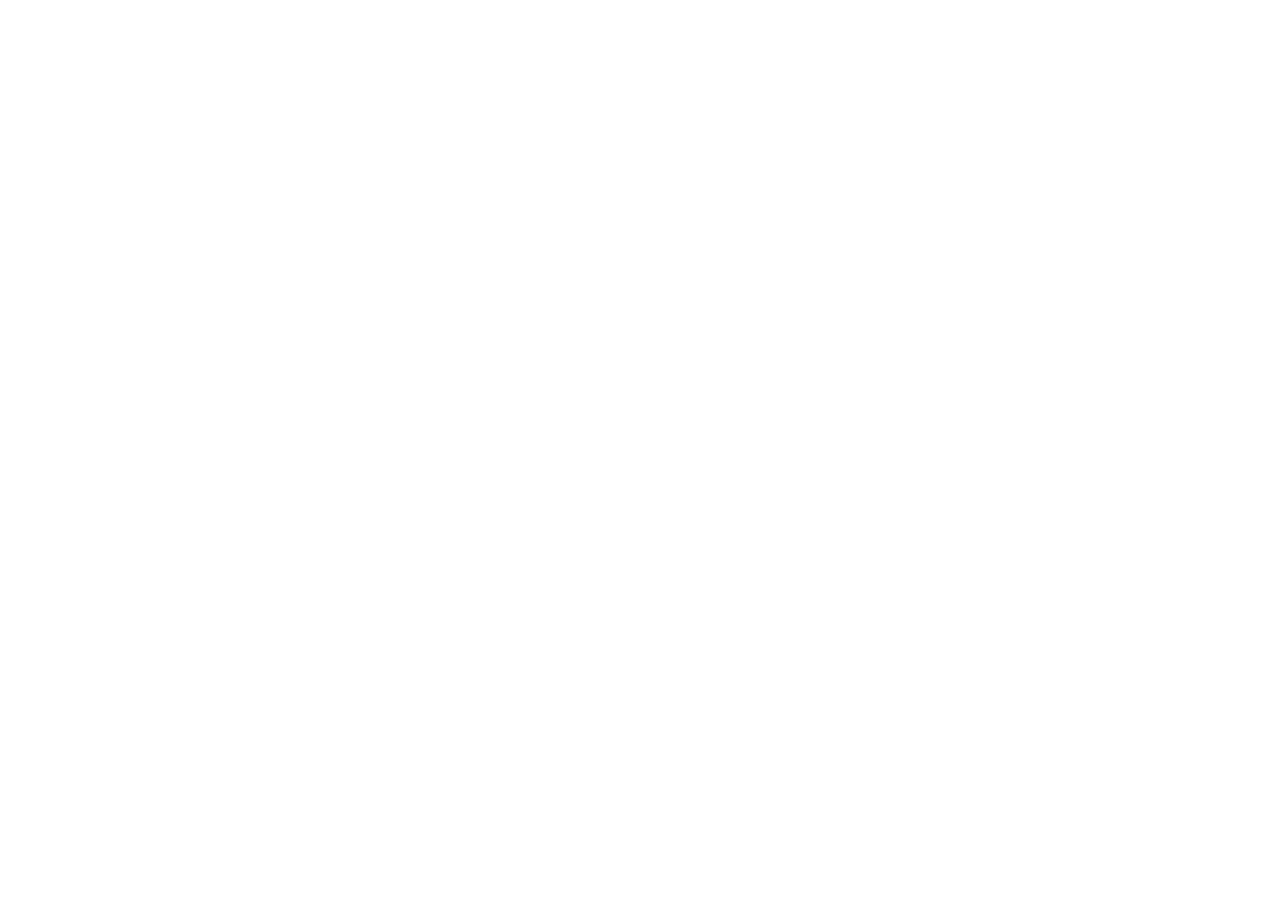
==== store-x7m9q4v2k8/more-products.html @ 35729337 "Add files via upload" ====
<!doctype html>
<html lang="en">
  <head>
    <meta charset="UTF-8" />
    <meta name="viewport" content="width=device-width, initial-scale=1.0" />
    <meta name="theme-color" content="#351421" />
    <meta name="referrer" content="no-referrer" />
    <meta http-equiv="Content-Security-Policy" content="default-src 'self'; script-src 'self'; script-src-attr 'none'; style-src 'self' 'unsafe-inline'; img-src 'self' data: https://www.houseofchikankari.in https://lucknowichikan.com; connect-src 'self' https://aura-ethnic-tracking-api.rohitrajmeena864.chatgpt.site https://*.workers.dev; font-src 'self' data:; object-src 'none'; base-uri 'self'; form-action 'self'; frame-src 'none'; media-src 'none'; worker-src 'self'; manifest-src 'self'; upgrade-insecure-requests" />
    <meta name="description" content="Shop the complete Aura Ethnic Studio collection — premium everyday ethnic wear, simple bundle pricing and free shipping." />
    <meta name="color-scheme" content="light" />
    <meta name="apple-mobile-web-app-capable" content="yes" />
    <meta name="apple-mobile-web-app-status-bar-style" content="default" />
    <meta name="apple-mobile-web-app-title" content="Aura Ethnic" />
    <meta property="og:type" content="website" />
    <meta property="og:title" content="Shop All Styles | Aura Ethnic Studio" />
    <meta property="og:description" content="Discover the complete Aura ethnic wardrobe with premium product views and simple bundle pricing." />
    <meta property="og:image" content="https://auraethnicstudio.github.io/Aura-Ethnic-Studio-Store/store-x7m9q4v2k8/hero-new-arrivals.webp" />
    <meta property="og:url" content="https://auraethnicstudio.github.io/Aura-Ethnic-Studio-Store/store-x7m9q4v2k8/products.html" />
    <meta name="twitter:card" content="summary_large_image" />
    <title>Shop All Styles | Aura Ethnic Studio</title>
    <link rel="canonical" href="https://auraethnicstudio.github.io/Aura-Ethnic-Studio-Store/store-x7m9q4v2k8/products.html" />
    <link rel="icon" href="./favicon.svg" type="image/svg+xml" />
    <link rel="manifest" href="./manifest.webmanifest" />
    <script src="./security-guard.js"></script>
    <script src="./products-data.js"></script>
    <script src="./more-products-data.js"></script>
    <script src="./catalog-priority.js"></script>
    <script src="./tracking-config.js?v=2"></script>
    <script type="module" crossorigin src="./assets/entry-BMHcqPz-.js"></script>
    <link rel="stylesheet" crossorigin href="./assets/entry-DBCEc3y2.css">
    <script defer src="./storefront-runtime.js?v=3"></script>
  </head>
  <body>
    <div id="root"></div>
  </body>
</html>
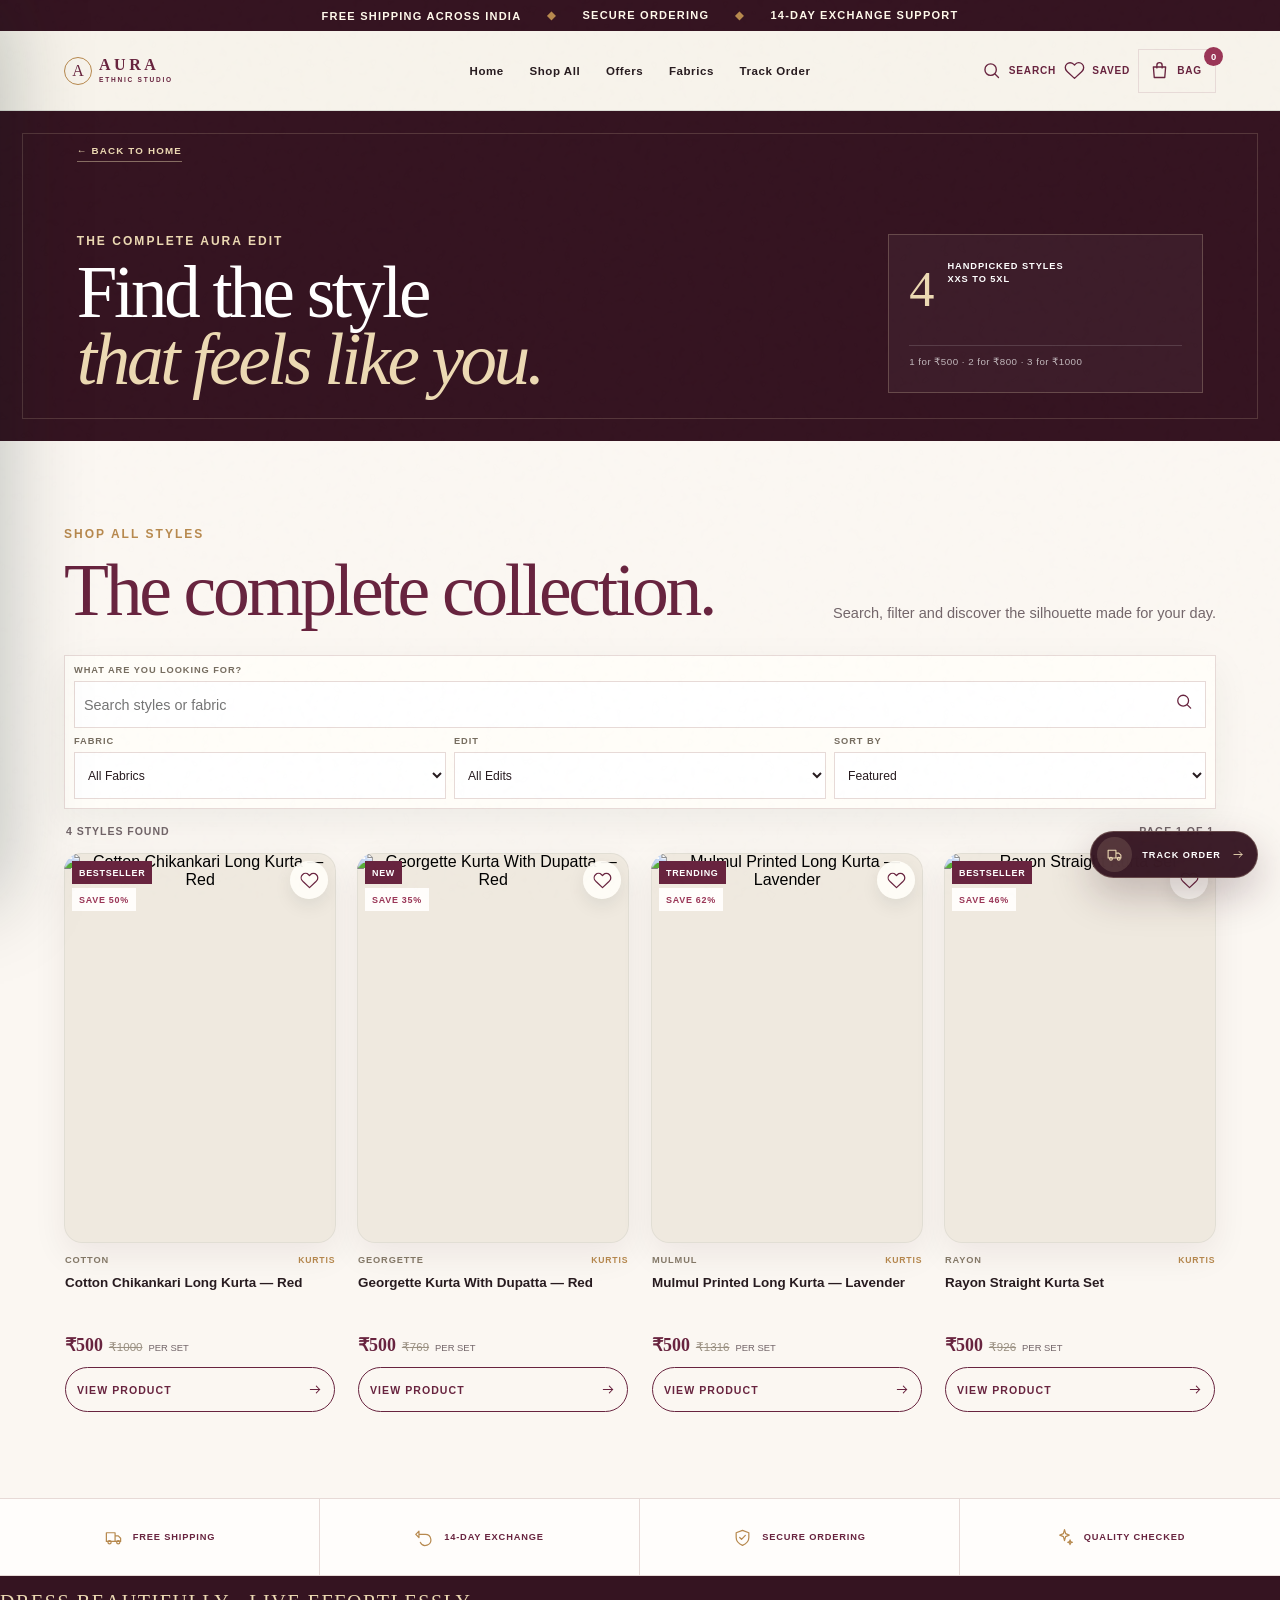
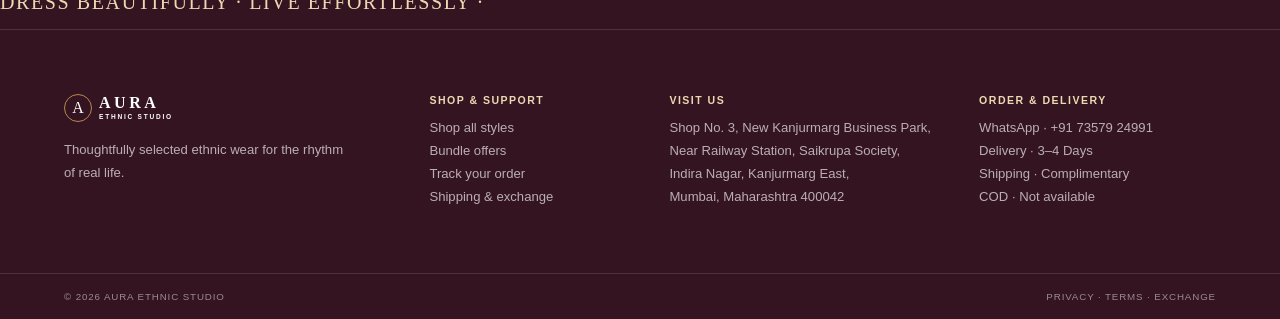
==== commit 166b4e51: "Add files via upload" ====
--- a/store-x7m9q4v2k8/more-products.html
+++ b/store-x7m9q4v2k8/more-products.html
@@ -26,8 +26,8 @@
     <script src="./more-products-data.js"></script>
     <script src="./catalog-priority.js"></script>
     <script src="./tracking-config.js?v=2"></script>
-    <script type="module" crossorigin src="./assets/entry-BMHcqPz-.js"></script>
-    <link rel="stylesheet" crossorigin href="./assets/entry-DBCEc3y2.css">
+    <script type="module" crossorigin src="./assets/entry-BMx1zKky.js"></script>
+    <link rel="stylesheet" crossorigin href="./assets/entry-BUBMx9mk.css">
     <script defer src="./storefront-runtime.js?v=3"></script>
   </head>
   <body>
--- a/store-x7m9q4v2k8/assets/entry-BUBMx9mk.css
+++ b/store-x7m9q4v2k8/assets/entry-BUBMx9mk.css
@@ -0,0 +1 @@
+:root{--ink:#281c20;--ink-soft:#73666a;--forest:#68243f;--forest-deep:#351421;--forest-light:#8b4861;--ivory:#fbf7f2;--ivory-deep:#f2e9e5;--paper:#fffdfb;--gold:#b7894e;--gold-light:#ecd9b3;--wine:#9a3657;--line:#e7dad7;--success:#3f745d;--shadow:0 24px 70px #35142121;--serif:"Iowan Old Style",Baskerville,"Palatino Linotype","Book Antiqua",Georgia,serif;--sans:Inter,"Avenir Next","Segoe UI",Roboto,Helvetica,Arial,sans-serif}*{box-sizing:border-box}html{scroll-behavior:smooth;scroll-padding-top:104px}body{background:var(--ivory);color:var(--ink);font-family:var(--sans);-webkit-font-smoothing:antialiased;margin:0;font-size:16px;overflow-x:hidden}body:before{content:"";pointer-events:none;opacity:.09;z-index:500;background-image:url("data:image/svg+xml,%3Csvg viewBox='0 0 120 120' xmlns='http://www.w3.org/2000/svg'%3E%3Cfilter id='n'%3E%3CfeTurbulence type='fractalNoise' baseFrequency='.85' numOctaves='2' stitchTiles='stitch'/%3E%3C/filter%3E%3Crect width='100%25' height='100%25' filter='url(%23n)' opacity='.08'/%3E%3C/svg%3E");position:fixed;inset:0}button,input,select,textarea{font:inherit}button,a,select{-webkit-tap-highlight-color:transparent;touch-action:manipulation}button{cursor:pointer}a{color:inherit;text-decoration:none}img{max-width:100%}.ui-icon{fill:none;stroke:currentColor;stroke-width:1.55px;stroke-linecap:round;stroke-linejoin:round;width:21px;height:21px}.eyebrow{color:var(--gold);letter-spacing:.17em;text-transform:uppercase;margin:0 0 13px;font-size:.75rem;font-weight:800}.announcement{background:var(--forest-deep);color:#fff9eb;letter-spacing:.11em;text-transform:uppercase;text-align:center;justify-content:center;align-items:center;min-height:31px;padding:5px 14px;font-size:.69rem;font-weight:700;display:flex}.announcement span:not(:first-child){display:none}.site-header{z-index:90;-webkit-backdrop-filter:blur(18px);backdrop-filter:blur(18px);background:#f7f3eaf2;border-bottom:1px solid #123a331f;grid-template-columns:1fr auto 1fr;align-items:center;height:68px;padding:0 13px;display:grid;position:sticky;top:0}.brand{width:max-content;color:var(--forest);grid-template-rows:auto auto;grid-template-columns:28px auto;justify-self:center;align-items:center;column-gap:7px;display:grid}.brand>span{border:1px solid var(--gold);width:28px;height:28px;font:400 1rem var(--serif);border-radius:50%;grid-row:1/3;place-items:center;display:grid}.brand>b{font:600 1rem/1 var(--serif);letter-spacing:.22em}.brand>small{letter-spacing:.27em;font-size:.41rem;font-weight:800;line-height:1.4}.desktop-nav{display:none}.header-actions{justify-self:end;align-items:center;gap:3px;display:flex}.header-icon{min-width:44px;min-height:44px;color:var(--forest);background:0 0;border:0;place-items:center;padding:0;display:grid;position:relative}.header-icon>span,.saved-button{display:none}.menu-button{justify-self:start}.bag-button>b,.saved-button>b{background:var(--wine);color:#fff;border-radius:999px;place-items:center;min-width:19px;height:19px;padding:0 4px;font-size:.59rem;display:grid;position:absolute;top:3px;right:0}.icon-close{border:1px solid var(--line);background:var(--paper);width:44px;height:44px;color:var(--forest);border-radius:50%;place-items:center;padding:0;font-size:1.75rem;line-height:1;display:grid;box-shadow:0 7px 22px #092c2717}.layer-shade{-webkit-backdrop-filter:blur(5px);backdrop-filter:blur(5px);background:#051a17b3;border:0;position:fixed;inset:0}.mobile-menu-panel{z-index:190;width:min(420px,92vw);height:100dvh;padding:23px 20px calc(22px + env(safe-area-inset-bottom));background:var(--ivory);flex-direction:column;transition:transform .34s cubic-bezier(.22,1,.36,1);display:flex;position:fixed;top:0;left:0;transform:translate(-105%);box-shadow:25px 0 80px #051a1740}.mobile-menu-panel.open{transform:none}.menu-shade{z-index:180}.menu-top{justify-content:space-between;align-items:center;display:flex}.menu-top .brand{justify-self:start;margin:0}.menu-kicker{color:var(--gold);letter-spacing:.16em;margin:54px 0 16px;font-size:.69rem;font-weight:800}.mobile-menu-panel nav{border-top:1px solid var(--line);display:grid}.mobile-menu-panel nav a{border-bottom:1px solid var(--line);min-height:60px;font:400 1.45rem var(--serif);justify-content:space-between;align-items:center;display:flex}.mobile-menu-panel nav a>b{font:700 .63rem var(--sans);color:#9c8f7d;letter-spacing:.12em}.menu-search{background:var(--forest);color:#fff;letter-spacing:.12em;border:0;justify-content:center;align-items:center;gap:11px;min-height:52px;margin-top:25px;font-size:.72rem;font-weight:800;display:flex}.menu-foot{color:var(--ink-soft);text-align:center;margin-top:auto;font-size:.72rem}.hero{background:var(--forest);min-height:680px;position:relative;overflow:hidden}.hero-visual{background:#8b7866;height:calc(100svh - 99px);min-height:630px;position:relative;overflow:hidden}.hero-slide{object-fit:cover;opacity:0;width:100%;height:100%;transition:opacity .75s,transform 5.6s;position:absolute;inset:0;transform:scale(1.04)}.hero-slide.active{opacity:1;transform:scale(1)}.hero-center{object-position:52% center}.hero-left{object-position:40% center}.hero-right{object-position:66% center}.hero-shade{background:linear-gradient(#041d190a 22%,#041d19d1 100%);position:absolute;inset:0}.hero-copy{z-index:3;color:#fff;position:absolute;bottom:49px;left:18px;right:18px}.hero-copy h1{font:400 clamp(2.65rem,12vw,4rem)/.93 var(--serif);letter-spacing:-.045em;margin:0}.hero-copy h1 em{color:var(--gold-light);font-weight:400}.hero-lead{color:#ffffffd1;max-width:480px;margin:18px 0 23px;font-size:.94rem;line-height:1.6}.primary-button{letter-spacing:.12em;text-transform:uppercase;background:0 0;border:1px solid #0000;justify-content:space-between;align-items:center;gap:28px;min-height:52px;padding:0 19px;font-size:.72rem;font-weight:800;display:inline-flex}.primary-button.light{color:var(--forest);background:#fff}.primary-button.dark{background:var(--forest);color:#fff}.primary-button .ui-icon{width:18px}.hero-price-note,.hero-arrow{display:none}.hero-dots{z-index:4;gap:7px;display:flex;position:absolute;bottom:22px;right:19px}.hero-dots button{background:#ffffff59;border:0;width:25px;height:3px;padding:0}.hero-dots button.active{background:var(--gold-light)}.hero-index,.hero-visual-label{display:none}.trust-strip{background:linear-gradient(105deg,var(--forest-deep),#61243c 52%,var(--forest-deep));color:#fff;border:0;grid-template-columns:repeat(4,minmax(0,1fr));margin:0;padding:14px 6px 13px;display:grid;position:relative}.trust-strip:before{content:"";pointer-events:none;border-top:1px solid #ecd9b347;border-bottom:1px solid #ecd9b32e;position:absolute;inset:0}.trust-strip article{text-align:center;flex-direction:column;justify-content:flex-start;align-items:center;gap:7px;min-width:0;padding:0 4px;display:flex;position:relative;border:0!important}.trust-strip article:not(:last-child):after{content:"";background:#ecd9b333;width:1px;position:absolute;top:5px;bottom:5px;right:0}.trust-strip .ui-icon{width:20px;height:20px;color:var(--gold-light);flex:none}.trust-strip b,.trust-strip span{display:block}.trust-strip b{letter-spacing:.08em;color:#fff;font-size:.56rem;line-height:1.25}.trust-strip span{color:#ffffffa3;margin-top:2px;font-size:.61rem;line-height:1.35}.tracking-access{background:var(--gold-light);gap:24px;display:grid}.tracking-access h2{max-width:760px;font-size:clamp(2.3rem,9vw,4.7rem)}.tracking-access>div>p:last-child{color:#53615c;max-width:630px;margin:17px 0 0;font-size:.9rem;line-height:1.7}.tracking-access .primary-button{background:var(--forest);color:#fff;width:100%}.catalog-intro{background:var(--forest-deep);color:#fff;grid-template-columns:1fr auto;align-content:end;gap:38px;min-height:330px;padding:54px clamp(18px,6vw,88px) 48px;display:grid;position:relative;overflow:hidden}.catalog-intro:after{content:"";pointer-events:none;border:1px solid #ecd9b32e;position:absolute;inset:22px}.catalog-back{z-index:2;color:var(--gold-light);letter-spacing:.12em;border-bottom:1px solid #ecd9b373;padding-bottom:5px;font-size:.61rem;font-weight:800;position:absolute;top:34px;left:clamp(18px,6vw,88px)}.catalog-intro>div{z-index:1;position:relative}.catalog-intro .eyebrow{color:var(--gold-light);margin-bottom:12px}.catalog-intro h1{font:400 clamp(2.6rem,5.7vw,5.7rem)/.91 var(--serif);letter-spacing:-.045em;margin:0}.catalog-intro h1 em{color:var(--gold-light);font-weight:400}.catalog-intro-note{background:#ffffff0a;border:1px solid #ecd9b33d;grid-template-columns:auto 1fr;align-items:center;gap:4px 13px;min-width:315px;padding:18px 20px;display:grid}.catalog-intro-note>b{font:400 3.15rem/.9 var(--serif);color:var(--gold-light);grid-row:1/3}.catalog-intro-note>span{letter-spacing:.1em;font-size:.58rem;font-weight:800;line-height:1.45}.catalog-intro-note>small{color:#ffffffad;letter-spacing:.05em;border-top:1px solid #ffffff24;grid-column:1/-1;margin-top:9px;padding-top:10px;font-size:.61rem}.section{padding:64px 13px}.section-heading{margin-bottom:29px;display:block}.section-heading h2,.offer h2,.editorial h2,.size-guide-sheet h2,.checkout-heading h2{font:400 clamp(2.25rem,10vw,4.6rem)/.98 var(--serif);letter-spacing:-.045em;color:var(--forest);margin:0}.section-heading>p{max-width:430px;color:var(--ink-soft);margin:14px 0 0;font-size:.91rem;line-height:1.7}.center-heading{text-align:center}.collection{background:var(--ivory)}.swati-collection{border-top:1px solid var(--line);border-bottom:1px solid var(--line);background:linear-gradient(145deg,var(--paper),#f7ece8);position:relative;overflow:hidden}.swati-collection:before{content:"SR";color:#68243f06;font:400 clamp(12rem,30vw,30rem)/1 var(--serif);letter-spacing:-.11em;pointer-events:none;position:absolute;top:-.23em;right:-.08em}.swati-collection>*{z-index:1;position:relative}.swati-collection .section-heading h2 em{color:var(--wine);font-weight:400}.swati-view-all{border-bottom:1px solid var(--gold);width:max-content;color:var(--forest);letter-spacing:.11em;align-items:center;gap:11px;margin:27px auto 0;padding:0 2px 7px;font-size:.65rem;font-weight:800;display:flex}.swati-view-all .ui-icon{width:16px;transition:transform .25s}.catalog-collection{padding-top:48px}.catalog-page .catalog-tools{position:sticky;top:76px}.home-collection-rule{color:var(--gold);align-items:center;gap:11px;margin:0 0 20px;display:flex}.home-collection-rule>span{font:400 .95rem var(--serif)}.home-collection-rule>i{background:var(--line);flex:1;height:1px}.home-collection-rule>b{letter-spacing:.11em;color:var(--ink-soft);font-size:.57rem}.collection-heading-aside{gap:13px;display:grid}.collection-heading-aside>p{max-width:430px;color:var(--ink-soft);margin:0;font-size:.91rem;line-height:1.7}.collection-controls{justify-content:space-between;align-items:center;gap:18px;display:flex}.collection-view-all{border-bottom:1px solid var(--gold);color:var(--forest);letter-spacing:.11em;white-space:nowrap;align-items:center;gap:10px;padding-bottom:6px;font-size:.65rem;font-weight:800;display:inline-flex}.collection-view-all .ui-icon{width:15px;transition:transform .25s}.rail-arrows{gap:7px;display:flex}.rail-arrows button{border:1px solid var(--line);background:var(--paper);width:39px;height:39px;color:var(--forest);border-radius:50%;place-items:center;padding:0;font-size:1rem;transition:transform .25s,background-color .25s,color .25s,border-color .25s;display:grid;box-shadow:0 8px 20px #3514210f}.catalog-tools{z-index:20;border:1px solid var(--line);background:#fffdf8f0;grid-template-columns:repeat(3,1fr);gap:8px;padding:9px;display:grid;position:relative;box-shadow:0 13px 38px #092c270f}.catalog-tools label{gap:6px;min-width:0;display:grid;position:relative}.catalog-tools .search-field{grid-column:1/-1}.catalog-tools label>span{letter-spacing:.1em;color:#766d60;font-size:.58rem;font-weight:800}.catalog-tools input,.catalog-tools select{border:1px solid var(--line);width:100%;height:47px;color:var(--ink);background:#fff;border-radius:0;outline:0;padding:0 9px;font-size:.76rem}.catalog-tools input{padding-right:44px;font-size:.9rem}.catalog-tools input:focus,.catalog-tools select:focus{border-color:var(--forest);box-shadow:0 0 0 3px #123a3314}.search-field i{color:var(--forest);position:absolute;bottom:12px;right:12px}.search-field i .ui-icon{width:20px}.catalog-summary{color:var(--ink-soft);letter-spacing:.09em;text-transform:uppercase;justify-content:space-between;align-items:center;gap:15px;margin:16px 2px;font-size:.66rem;font-weight:700;display:flex}.catalog-summary button{border:0;border-bottom:1px solid var(--forest);color:var(--forest);letter-spacing:.09em;background:0 0;padding:3px 0;font-size:.64rem;font-weight:800}.product-grid{grid-template-columns:repeat(2,minmax(0,1fr));gap:25px 9px;display:grid}.home-product-rail{overscroll-behavior-inline:contain;scroll-snap-type:x mandatory;scrollbar-width:none;gap:11px;margin-right:-13px;padding:4px 13px 13px 1px;scroll-padding-inline:1px;display:flex;overflow-x:auto}.home-product-rail::-webkit-scrollbar{display:none}.home-product-rail .product-card{scroll-snap-align:start;scroll-snap-stop:normal;flex:0 0 calc(48.7805% - 7.31707px)}.product-card{background:0 0;min-width:0;position:relative}.product-media{aspect-ratio:3/4.3;background:var(--ivory-deep);border:0;border-radius:18px;width:100%;padding:0;display:block;position:relative;overflow:hidden;box-shadow:0 12px 34px #35142112}.product-media:after{content:"";pointer-events:none;border-radius:18px;position:absolute;inset:0;box-shadow:inset 0 0 0 1px #123a330f}.product-media>img{object-fit:contain;background:#efe9df;width:100%;height:100%;transition:transform .65s cubic-bezier(.22,1,.36,1);display:block}.product-badge,.sale-badge{z-index:2;letter-spacing:.08em;text-transform:uppercase;align-items:center;min-height:23px;padding:0 7px;font-size:.56rem;font-weight:800;display:inline-flex;position:absolute;top:8px}.product-badge{background:var(--forest);color:#fff;left:8px}.sale-badge{background:var(--paper);color:var(--wine);top:35px;left:8px}.quick-view{display:none}.favourite-button{z-index:5;width:38px;height:38px;color:var(--forest);background:#fffdf8f0;border:0;border-radius:50%;place-items:center;padding:0;display:grid;position:absolute;top:8px;right:8px;box-shadow:0 7px 18px #092c2714}.favourite-button .ui-icon{width:19px}.favourite-button.active{background:var(--wine);color:#fff}.favourite-button.active .ui-icon{fill:currentColor}.product-copy{padding:12px 1px 0}.product-meta{color:#857a69;letter-spacing:.09em;text-transform:uppercase;justify-content:space-between;align-items:center;gap:5px;font-size:.58rem;font-weight:800;display:flex}.product-meta b{text-overflow:ellipsis;white-space:nowrap;max-width:52%;color:var(--gold);font-size:.54rem;overflow:hidden}.product-copy h3{min-height:53px;margin:8px 0;font-size:.84rem;line-height:1.48}.product-price{flex-wrap:wrap;align-items:baseline;gap:6px;display:flex}.product-price strong{font:600 1.12rem var(--serif);color:var(--forest)}.product-price del{color:#9a9082;font-size:.72rem}.product-price span{color:var(--ink-soft);text-transform:uppercase;font-size:.59rem}.view-details{border:1px solid var(--forest);width:100%;min-height:45px;color:var(--forest);letter-spacing:.1em;background:0 0;border-radius:999px;justify-content:space-between;align-items:center;margin-top:11px;padding:0 11px;font-size:.66rem;font-weight:800;display:flex}.view-details .ui-icon{width:16px}.view-details:active{background:var(--forest);color:#fff}.primary-button.center{width:100%;margin:30px auto 0;display:flex}.view-all-link{border-radius:999px}.empty-state{text-align:center;border:1px solid var(--line);background:var(--paper);place-content:center;justify-items:center;min-height:300px;display:grid}.empty-state .ui-icon{width:32px;height:32px;color:var(--gold)}.empty-state b{font:400 1.75rem var(--serif);margin-top:16px}.empty-state span{color:var(--ink-soft);margin:8px 0 20px;font-size:.88rem}.empty-state button{background:var(--forest);color:#fff;letter-spacing:.1em;border:0;min-height:46px;padding:0 18px;font-size:.68rem;font-weight:800}.catalog-pager{background:var(--paper);border:1px solid #68243f1c;border-radius:999px;grid-template-columns:auto minmax(0,1fr) auto;align-items:center;gap:9px;width:min(650px,100%);margin:38px auto 0;padding:8px 10px;display:grid;box-shadow:0 15px 42px #35142114}.catalog-pager button{color:var(--forest);background:0 0;border:0;place-items:center;padding:0;display:grid}.catalog-pager button:disabled{opacity:.28;cursor:not-allowed}.pager-edge{letter-spacing:.1em;grid-auto-flow:column;gap:8px;min-width:86px;min-height:43px;font-weight:800;border-radius:999px!important;font-size:.58rem!important}.pager-edge span{font:400 1.55rem/1 var(--serif)}.pager-edge b{font-size:inherit}.pager-numbers{justify-content:center;align-items:center;gap:4px;min-width:0;display:flex}.pager-number{width:40px;height:40px;transition:transform .22s,background-color .22s,color .22s,box-shadow .22s;font:700 .74rem var(--sans)!important;border-radius:50%!important}.pager-number.active{background:var(--forest);color:#fff;box-shadow:0 8px 20px #68243f38}.catalog-service-strip{border-block:1px solid var(--line);background:var(--paper);grid-template-columns:repeat(4,1fr);display:grid}.catalog-service-strip>span{border-right:1px solid var(--line);min-height:76px;color:var(--forest);justify-content:center;align-items:center;gap:10px;display:flex}.catalog-service-strip>span:last-child{border-right:0}.catalog-service-strip .ui-icon{width:19px;color:var(--gold)}.catalog-service-strip b{letter-spacing:.09em;font-size:.58rem}.offer{background:var(--forest-deep);color:#fff;overflow:hidden}.offer .eyebrow{color:var(--gold-light)}.offer h2{color:#fff;font-size:clamp(2.45rem,11vw,4.8rem)}.offer h2 em{color:var(--gold-light);font-weight:400}.offer-heading>p:last-of-type{color:#ffffffb3;max-width:500px;font-size:.9rem;line-height:1.75}.offer-heading>a{border-bottom:1px solid var(--gold);color:var(--gold-light);letter-spacing:.11em;align-items:center;gap:35px;margin:8px 0 32px;padding-bottom:7px;font-size:.69rem;font-weight:800;display:inline-flex}.offer-heading>a .ui-icon{width:17px}.offer-cards{scroll-snap-type:x mandatory;scrollbar-width:none;gap:10px;margin:0 -13px;padding:0 13px 10px;display:flex;overflow-x:auto}.offer-cards::-webkit-scrollbar{display:none}.offer-cards article{background:var(--ivory);min-height:230px;color:var(--forest);scroll-snap-align:start;flex-direction:column;flex:0 0 72%;justify-content:flex-end;padding:22px;display:flex;position:relative}.offer-cards article>span{letter-spacing:.14em;font-size:.64rem;font-weight:800}.offer-cards article>b{font:400 6rem/.9 var(--serif);color:#123a3317;position:absolute;top:15px;right:20px}.offer-cards article>strong{font:500 2.35rem var(--serif);margin-top:13px}.offer-cards article>small{color:var(--ink-soft);margin-top:5px;font-size:.74rem}.offer-cards .popular{background:var(--gold-light)}.offer-cards i{background:var(--wine);color:#fff;letter-spacing:.1em;padding:6px 9px;font-size:.56rem;font-style:normal;font-weight:800;position:absolute;top:18px;left:20px}.fabrics{background:var(--paper);overflow:hidden}.fabric-rail{scroll-snap-type:x mandatory;scrollbar-width:none;gap:9px;margin:0 -13px;padding:0 13px 11px;display:flex;overflow-x:auto}.fabric-rail::-webkit-scrollbar{display:none}.fabric-rail button{border:1px solid var(--line);background:var(--ivory);min-height:170px;color:var(--forest);text-align:left;scroll-snap-align:start;flex:0 0 78%;grid-template-columns:auto 1fr auto;align-items:end;gap:17px;padding:20px;display:grid}.fabric-rail button>span{font:400 .86rem var(--serif);color:var(--gold);align-self:start}.fabric-rail button div{gap:8px;display:grid}.fabric-rail button b{font:400 1.85rem var(--serif)}.fabric-rail button small{color:var(--ink-soft);font-size:.72rem;line-height:1.5}.fabric-rail button i{border:1px solid var(--forest);border-radius:50%;place-items:center;width:38px;height:38px;display:grid}.fabric-rail button i .ui-icon{width:17px}.editorial{background:var(--ivory)}.editorial-image{background:var(--ivory-deep);min-height:390px;overflow:hidden}.editorial-image img{object-fit:cover;object-position:40% center;width:100%;height:100%;min-height:390px;display:block}.editorial-copy{background:var(--paper);border:1px solid var(--line);padding:34px 20px}.editorial h2{font-size:clamp(2.35rem,10vw,4.5rem)}.editorial h2 em{color:var(--gold);font-weight:400}.editorial-copy>p:not(.eyebrow){color:var(--ink-soft);margin:18px 0 24px;font-size:.9rem;line-height:1.75}.promise-list{border-top:1px solid var(--line);margin-bottom:28px;display:grid}.promise-list span{border-bottom:1px solid var(--line);grid-template-columns:34px 1fr;align-items:center;padding:13px 2px;display:grid}.promise-list b{font:400 1rem var(--serif);color:var(--gold)}.promise-list i{font-size:.82rem;font-style:normal}.editorial-copy .primary-button{width:100%}.policies{background:var(--ivory)}.policy-grid{gap:10px;display:grid}.policy-grid article{border:1px solid var(--line);background:var(--paper);grid-template-columns:48px 1fr;gap:15px;padding:23px 18px;display:grid}.policy-grid article>span{border:1px solid var(--gold);width:44px;height:44px;color:var(--forest);border-radius:50%;place-items:center;display:grid}.policy-grid article>span .ui-icon{width:21px}.policy-grid article small{color:var(--gold);font-size:.62rem;font-weight:800}.policy-grid h3{font:400 1.32rem var(--serif);color:var(--forest);margin:5px 0 9px}.policy-grid p{color:var(--ink-soft);margin:0;font-size:.84rem;line-height:1.65}.cod-note{background:var(--forest);color:#fff;gap:11px;margin-top:13px;padding:20px;display:grid}.cod-note>b{color:var(--gold-light);letter-spacing:.14em;font-size:.66rem}.cod-note p{color:#ffffffb8;margin:0;font-size:.82rem;line-height:1.65}.cod-note a{color:#fff;letter-spacing:.1em;border-top:1px solid #ffffff2b;justify-content:space-between;align-items:center;padding-top:10px;font-size:.66rem;font-weight:800;display:flex}.cod-note a .ui-icon{width:16px}.faq{background:var(--paper)}.faq-list{border-top:1px solid var(--line);max-width:940px;margin:auto}.faq-list details{border-bottom:1px solid var(--line)}.faq-list summary{cursor:pointer;font:400 1.15rem var(--serif);color:var(--forest);padding:20px 42px 20px 2px;list-style:none;position:relative}.faq-list summary::-webkit-details-marker{display:none}.faq-list summary:after{content:"+";font:300 1.55rem var(--sans);color:var(--gold);position:absolute;top:50%;right:7px;transform:translateY(-50%)}.faq-list details[open] summary:after{content:"−"}.faq-list details p{color:var(--ink-soft);margin:0;padding:0 32px 20px 2px;font-size:.85rem;line-height:1.7}footer{background:var(--forest-deep);color:#fff}.footer-top{border-bottom:1px solid #ffffff1f;padding:15px 0;overflow:hidden}.footer-top p{width:max-content;color:var(--gold-light);font:400 1.25rem var(--serif);letter-spacing:.08em;margin:0;animation:18s linear infinite marquee}@keyframes marquee{to{transform:translate(-35%)}}.footer-grid{gap:31px;padding:48px 19px;display:grid}.mobile-footer{display:none}.light-brand{color:#fff;justify-self:start;margin-bottom:17px}.footer-grid h3{color:var(--gold-light);letter-spacing:.14em;margin:0 0 11px;font-size:.66rem}.footer-grid p{color:#ffffffa8;margin:0;font-size:.82rem;line-height:1.75}.footer-grid>div:first-child>p{max-width:280px}.copyright{padding:17px 19px calc(87px + env(safe-area-inset-bottom));color:#ffffff80;letter-spacing:.09em;border-top:1px solid #ffffff1f;flex-direction:column;gap:7px;font-size:.61rem;display:flex}.mobile-bottom-nav{z-index:160;width:min(520px,100% - 18px);padding:6px 5px calc(5px + env(safe-area-inset-bottom));-webkit-backdrop-filter:blur(20px);backdrop-filter:blur(20px);background:#fffdfbf5;border:1px solid #68243f1f;border-radius:24px;grid-template-columns:repeat(5,minmax(0,1fr));display:grid;position:fixed;bottom:8px;left:50%;transform:translate(-50%);box-shadow:0 16px 44px #3514212e}.mobile-bottom-nav a,.mobile-bottom-nav button{color:#776b6f;background:0 0;border:0;flex-direction:column;justify-content:center;align-items:center;gap:3px;min-width:0;min-height:49px;padding:0;transition:color .22s,transform .22s;display:flex;position:relative}.mobile-bottom-nav .nav-icon{place-items:center;width:24px;height:22px;display:grid}.mobile-bottom-nav .nav-icon .ui-icon{width:20px;height:20px}.mobile-bottom-nav small{letter-spacing:.08em;font-size:.5rem;font-weight:800}.mobile-bottom-nav a.active,.mobile-bottom-nav button.active{color:var(--wine)}.mobile-bottom-nav a.active:not(.nav-shop):after,.mobile-bottom-nav button.active:after{content:"";background:var(--gold);border-radius:50%;width:4px;height:4px;position:absolute;bottom:0}.mobile-bottom-nav .nav-shop{color:var(--forest);margin-top:-25px}.mobile-bottom-nav .nav-shop .nav-icon{border:6px solid var(--ivory);background:var(--forest);color:#fff;border-radius:50%;width:54px;height:54px;box-shadow:0 11px 27px #35142147}.mobile-bottom-nav .nav-shop .nav-icon .ui-icon{width:21px;height:21px}.mobile-bottom-nav .nav-shop small{color:var(--forest);margin-top:1px}.mobile-bottom-nav .nav-shop.active .nav-icon{background:var(--wine);box-shadow:0 12px 30px #9a365754}.mobile-bottom-nav b{background:var(--wine);color:#fff;border-radius:999px;place-items:center;min-width:17px;height:17px;padding:0 4px;font-size:.54rem;display:grid;position:absolute;top:0;right:14%;box-shadow:0 3px 9px #35142133}.tracking-pill{z-index:165;color:#fff;-webkit-backdrop-filter:blur(18px);backdrop-filter:blur(18px);background:#351421f5;border:1px solid #ecd9b33d;border-radius:999px;align-items:center;gap:10px;min-height:46px;padding:5px 8px 5px 6px;transition:transform .2s,box-shadow .2s;display:flex;position:fixed;bottom:22px;right:22px;box-shadow:0 16px 40px #35142140}.tracking-pill:hover{transform:translateY(-2px);box-shadow:0 19px 44px #3514214d}.tracking-pill>span{width:35px;height:35px;color:var(--gold-light);background:#ecd9b324;border-radius:50%;place-items:center;display:grid}.tracking-pill>span .ui-icon{width:17px}.tracking-pill>b{letter-spacing:.115em;white-space:nowrap;font-size:.57rem}.tracking-pill>.ui-icon{width:14px;color:var(--gold-light);margin-right:4px}.modal-layer{z-index:210;-webkit-backdrop-filter:blur(6px);backdrop-filter:blur(6px);background:#051a17c2;justify-content:center;align-items:flex-end;padding:0;display:flex;position:fixed;inset:0}.product-sheet{background:var(--paper);width:100%;max-height:96dvh;box-shadow:var(--shadow);border-radius:22px 22px 0 0;flex-direction:column;display:flex;position:relative;overflow:hidden}.product-sheet-bar{border-bottom:1px solid var(--line);-webkit-backdrop-filter:blur(16px);backdrop-filter:blur(16px);background:#fffdf8f5;flex:0 0 57px;justify-content:space-between;align-items:center;height:57px;padding:0 12px 0 16px;display:flex}.product-sheet-bar>span{gap:1px;display:grid}.product-sheet-bar>span b{font:500 .92rem var(--serif);letter-spacing:.21em;color:var(--forest)}.product-sheet-bar>span small{letter-spacing:.16em;color:var(--gold);font-size:.43rem;font-weight:800}.product-sheet-actions{align-items:center;gap:7px;display:flex}.product-sheet-save,.product-sheet-actions .icon-close{border:1px solid var(--line);background:var(--paper);width:39px;height:39px;color:var(--forest);border-radius:50%;place-items:center;padding:0;display:grid}.product-sheet-save .ui-icon{width:17px}.product-sheet-save.active{border-color:var(--wine);background:var(--wine);color:#fff}.product-sheet-actions .icon-close{font-size:1.35rem}.product-sheet-content{min-height:0;overflow:auto}.product-gallery{background:#eee8df;height:min(47svh,440px);min-height:325px;padding-bottom:61px;position:relative;overflow:hidden}.gallery-stage{width:100%;height:100%}.gallery-stage>img{object-fit:contain;background:#eee8df;width:100%;height:100%;display:block}.gallery-badge{z-index:3;min-height:25px;color:var(--wine);letter-spacing:.08em;text-transform:uppercase;background:#fffdf8e6;border-radius:999px;align-items:center;padding:0 9px;font-size:.51rem;font-weight:800;display:flex;position:absolute;top:12px;left:12px;box-shadow:0 7px 20px #35142117}.gallery-arrow{z-index:3;width:40px;height:40px;color:var(--forest);background:#fffdf8eb;border:1px solid #68243f1f;border-radius:50%;place-items:center;padding:0;font-size:.9rem;display:grid;position:absolute;top:43%;transform:translateY(-50%);box-shadow:0 8px 22px #35142114}.gallery-prev{left:11px}.gallery-next{right:11px}.gallery-count{color:#fff;letter-spacing:.1em;background:#351421e0;border-radius:999px;padding:6px 9px;font-size:.53rem;position:absolute;bottom:68px;right:12px}.thumbnails{scrollbar-width:none;gap:6px;display:flex;position:absolute;bottom:7px;left:56px;right:8px;overflow-x:auto}.thumbnails::-webkit-scrollbar{display:none}.thumbnails button{background:#fff;border:1px solid #0000;border-radius:8px;flex:0 0 42px;width:42px;height:51px;padding:2px;overflow:hidden}.thumbnails button.active{border-color:var(--wine);box-shadow:0 4px 13px #35142121}.thumbnails img{object-fit:cover;width:100%;height:100%;display:block}.product-details{background:var(--paper);flex-direction:column;display:flex}.detail-scroll{padding:22px 15px 19px}.product-details .eyebrow{color:var(--gold);margin:0 0 7px;font-size:.58rem}.product-details h2{font:400 1.75rem/1.06 var(--serif);letter-spacing:-.025em;color:var(--forest);margin:0 0 10px}.product-description{color:var(--ink-soft);margin:0 0 15px;font-size:.86rem;line-height:1.65}.modal-price{flex-wrap:wrap;align-items:baseline;gap:9px;padding:0 0 14px;display:flex}.modal-price>b{font:600 1.75rem var(--serif);color:var(--forest)}.modal-price del{color:#9b9183;font-size:.83rem}.modal-price>span{color:var(--wine);background:#efe2e3;border-radius:999px;padding:5px 7px;font-size:.58rem;font-weight:800}.modal-price>small{width:100%;color:var(--ink-soft);text-transform:uppercase;font-size:.62rem}.product-offer-bar{background:var(--forest);color:#fff;border-radius:16px;gap:11px;margin:0 0 15px;padding:14px;display:grid;box-shadow:0 11px 30px #092c271f}.product-offer-bar>p{justify-content:space-between;align-items:center;gap:12px;margin:0;display:flex}.product-offer-bar>p span{color:var(--gold-light);letter-spacing:.11em;font-size:.53rem;font-weight:800}.product-offer-bar>p b{font:400 .89rem var(--serif)}.product-offer-bar>div{border-top:1px solid #ffffff24;grid-template-columns:repeat(3,1fr);display:grid}.product-offer-bar>div>span{text-align:center;border-right:1px solid #ffffff24;gap:3px;padding:10px 7px 0;display:grid}.product-offer-bar>div>span:last-child{border-right:0}.product-offer-bar small{color:#ffffff9e;letter-spacing:.09em;font-size:.48rem;font-weight:800}.product-offer-bar>div b{font:500 1.05rem var(--serif);color:#fff}.detail-facts{border-block:1px solid var(--line);grid-template-columns:repeat(3,1fr);margin-bottom:15px;display:grid}.detail-facts>span{border-right:1px solid var(--line);min-width:0;color:var(--ink-soft);justify-items:center;gap:3px;padding:12px 3px;display:grid}.detail-facts>span:last-child{border-right:0}.detail-facts .ui-icon{width:19px;color:var(--gold);margin-bottom:2px}.detail-facts small{letter-spacing:.1em;color:#998f81;font-size:.46rem;font-weight:800}.detail-facts b{max-width:100%;color:var(--forest);text-overflow:ellipsis;white-space:nowrap;font-size:.63rem;overflow:hidden}.size-card{background:#faf4f0;border:1px solid #68243f1a;border-radius:16px;margin-top:2px;padding:14px}.size-card+.product-offer-bar{margin-top:14px}.size-header{justify-content:space-between;align-items:end;gap:15px;margin:0 0 11px;display:flex}.size-header>div{gap:4px;display:grid}.size-header span{letter-spacing:.1em;font-size:.67rem;font-weight:800}.size-header small{color:var(--ink-soft);font-size:.69rem}.size-header button{border:0;border-bottom:1px solid var(--forest);min-height:34px;color:var(--forest);letter-spacing:.08em;background:0 0;padding:0 4px;font-size:.55rem;font-weight:800}.size-chips{grid-template-columns:repeat(5,minmax(0,1fr));gap:7px;display:grid}.size-chips button{height:41px;color:var(--forest);background:#fff;border:1px solid #68243f2b;border-radius:8px;padding:0;font-size:.66rem;font-weight:700}.size-chips button.active{border-color:var(--wine);background:var(--wine);color:#fff;box-shadow:0 6px 16px #68243f2e}.size-chips.has-error{background:#f8e8ea;border-radius:10px;outline:1px solid #7a2f4240;padding:6px}.size-error{color:var(--wine);margin:6px 0 0;font-size:.72rem;font-weight:700}.product-assurances{border-top:1px solid var(--line);margin-top:14px}.product-assurances details{border-bottom:1px solid var(--line)}.product-assurances summary{color:var(--forest);letter-spacing:.055em;cursor:pointer;justify-content:space-between;align-items:center;gap:14px;padding:13px 2px;font-size:.67rem;font-weight:800;list-style:none;display:flex}.product-assurances summary::-webkit-details-marker{display:none}.product-assurances summary span{font:300 1.05rem var(--sans);color:var(--gold)}.product-assurances details[open] summary span{transform:rotate(45deg)}.product-assurances p{color:var(--ink-soft);margin:0;padding:0 2px 13px;font-size:.69rem;line-height:1.55}.detail-trust{background:var(--ivory);border-radius:12px;justify-content:center;align-items:center;gap:10px;margin-top:13px;padding:12px;display:flex}.detail-trust .ui-icon{color:var(--gold)}.detail-trust span,.detail-trust b,.detail-trust small{display:block}.detail-trust b{font-size:.7rem}.detail-trust small{color:var(--ink-soft);margin-top:3px;font-size:.62rem}.product-related{border-top:1px solid var(--line);gap:10px;margin-top:17px;padding-top:15px;display:grid}.product-related>div:first-child{justify-content:space-between;align-items:baseline;gap:12px;display:flex}.product-related>div:first-child small{color:var(--gold);letter-spacing:.1em;font-size:.49rem;font-weight:800}.product-related>div:first-child b{font:400 1rem var(--serif);color:var(--forest)}.product-related>div:last-child{grid-template-columns:repeat(3,minmax(0,1fr));gap:7px;display:grid}.product-related button{border:1px solid var(--line);background:var(--paper);min-width:0;color:var(--ink);text-align:left;border-radius:9px;grid-template-rows:auto auto;grid-template-columns:38px minmax(0,1fr);align-items:center;gap:2px 7px;padding:6px;display:grid}.product-related button>span{background:var(--ivory-deep);border-radius:6px;grid-row:1/3;width:38px;height:49px;overflow:hidden}.product-related button img{object-fit:cover;width:100%;height:100%;display:block}.product-related button small{text-overflow:ellipsis;white-space:nowrap;align-self:end;font-size:.52rem;line-height:1.25;overflow:hidden}.product-related button>b{color:var(--wine);font:600 .7rem var(--serif);align-self:start}.add-to-bag,.checkout-button{background:var(--forest);color:#fff;letter-spacing:.12em;border:0;justify-content:space-between;align-items:center;width:100%;min-height:59px;padding:0 19px;font-size:.71rem;font-weight:800;display:flex}.add-to-bag{z-index:7;background:var(--wine);flex:none;padding:8px 10px 8px 19px;position:sticky;bottom:0;box-shadow:0 -12px 32px #3514211f}.add-to-bag>span{text-align:left;gap:2px;display:grid}.add-to-bag>span small{color:#ffffff9e;letter-spacing:.1em;font-size:.45rem}.add-to-bag>span b{letter-spacing:.12em;font-size:.65rem}.add-to-bag>strong{font:500 .92rem var(--serif);letter-spacing:0;background:#ffffff1f;border-radius:999px;align-items:center;gap:9px;padding:10px 12px;display:flex}.add-to-bag>strong .ui-icon{width:15px}.top-layer{z-index:250}.size-guide-sheet{width:100%;max-height:93dvh;padding:34px 15px calc(22px + env(safe-area-inset-bottom));background:var(--paper);border-radius:20px 20px 0 0;position:relative;overflow:auto}.size-guide-sheet>.icon-close{position:absolute;top:11px;right:12px}.size-guide-sheet h2{font-size:2.25rem}.size-guide-sheet>p:not(.eyebrow){max-width:670px;color:var(--ink-soft);padding-right:28px;font-size:.85rem;line-height:1.65}.size-table-wrap{border:1px solid var(--line);margin-top:20px;overflow:auto}.size-table-wrap table{border-collapse:collapse;width:100%;min-width:680px}.size-table-wrap th,.size-table-wrap td{text-align:center;border-right:1px solid var(--line);border-bottom:1px solid var(--line);padding:12px 9px;font-size:.72rem}.size-table-wrap th:last-child,.size-table-wrap td:last-child{border-right:0}.size-table-wrap tr:last-child td{border-bottom:0}.size-table-wrap th{background:var(--forest);color:#fff;letter-spacing:.08em;text-transform:uppercase;font-size:.62rem}.size-table-wrap tbody tr:nth-child(2n){background:var(--ivory)}.size-table-wrap td:first-child{font-weight:800}.measure-help{background:var(--ivory);gap:6px;margin:15px 0;padding:14px;display:grid}.measure-help b{letter-spacing:.1em;font-size:.64rem}.measure-help span{color:var(--ink-soft);font-size:.72rem;line-height:1.55}.size-done{width:100%;display:flex}.cart-layer{z-index:220;pointer-events:none;visibility:hidden;position:fixed;inset:0}.cart-layer.open{pointer-events:auto;visibility:visible}.cart-layer>.layer-shade{opacity:0;transition:opacity .25s}.cart-layer.open>.layer-shade{opacity:1}.cart-drawer{background:var(--paper);flex-direction:column;width:100%;height:100dvh;transition:transform .36s cubic-bezier(.22,1,.36,1);display:flex;position:absolute;top:0;right:0;transform:translate(105%);box-shadow:-25px 0 80px #051a1740}.cart-layer.open .cart-drawer{transform:none}.cart-head{border-bottom:1px solid var(--line);justify-content:space-between;align-items:center;gap:20px;padding:17px 15px;display:flex}.cart-head .eyebrow{margin:0 0 5px}.cart-head h2{font:400 1.8rem var(--serif);color:var(--forest);margin:0}.cart-head h2 span{font:400 .85rem var(--sans);color:var(--ink-soft)}.cart-offer-progress{background:var(--ivory);padding:14px 15px}.cart-offer-progress>div{color:var(--forest);justify-content:space-between;gap:15px;font-size:.68rem;display:flex}.cart-offer-progress>div>b{letter-spacing:.08em;flex:none;font-size:.61rem}.cart-offer-progress>i{background:#d8d0c2;height:4px;margin-top:10px;display:block}.cart-offer-progress>i>span{background:var(--gold);height:100%;transition:width .3s;display:block}.cart-items{flex:1;padding:16px 12px;overflow:auto}.cart-item{border-bottom:1px solid var(--line);grid-template-columns:79px minmax(0,1fr) auto;gap:11px;margin-bottom:17px;padding-bottom:17px;display:grid}.cart-item-image{background:var(--ivory-deep);width:79px;height:105px}.cart-item-image img{object-fit:contain;width:100%;height:100%;display:block}.cart-item-copy{min-width:0}.cart-item-copy>small{text-overflow:ellipsis;white-space:nowrap;color:var(--gold);letter-spacing:.07em;text-transform:uppercase;font-size:.57rem;font-weight:800;display:block;overflow:hidden}.cart-item h3{margin:6px 0 7px;font-size:.76rem;line-height:1.4}.cart-item p{color:var(--ink-soft);margin:0;font-size:.68rem}.cart-item p>b{color:var(--forest)}.quantity{border:1px solid var(--line);grid-template-columns:34px 28px 34px;align-items:center;width:max-content;margin-top:10px;display:grid}.quantity button{width:34px;height:34px;color:var(--forest);background:#fff;border:0;padding:0;font-size:1rem}.quantity span{text-align:center;font-size:.72rem}.cart-item-price{flex-direction:column;align-items:flex-end;display:flex}.cart-item-price>b{font:600 .98rem var(--serif);color:var(--forest)}.cart-item-price>small{color:var(--ink-soft);margin-top:3px;font-size:.56rem}.remove-item{border:0;border-bottom:1px solid var(--wine);color:var(--wine);letter-spacing:.08em;background:0 0;margin-top:auto;padding:5px 0;font-size:.56rem;font-weight:800}.empty-bag{text-align:center;place-content:center;justify-items:center;height:100%;display:grid}.empty-bag>.ui-icon{width:39px;height:39px;color:var(--gold)}.empty-bag h3{font:400 1.8rem var(--serif);color:var(--forest);margin:13px 0 6px}.empty-bag p{max-width:280px;color:var(--ink-soft);margin:0 0 20px;font-size:.82rem;line-height:1.6}.cart-summary{padding:15px 14px calc(80px + env(safe-area-inset-bottom));border-top:1px solid var(--line);background:var(--paper);flex:none}.cart-summary>div{color:var(--ink-soft);justify-content:space-between;gap:20px;padding:5px 0;font-size:.78rem;display:flex}.cart-summary>div>b{color:var(--forest);font-size:.76rem}.cart-summary .saving,.cart-summary .saving>b{color:var(--success)}.cart-summary .grand-total{border-top:1px solid var(--line);align-items:end;margin-top:8px;padding-top:13px}.grand-total>span{gap:3px;display:grid}.grand-total>span>b{color:var(--forest);font-size:.86rem}.grand-total>span>small{font-size:.6rem}.cart-summary .grand-total>b{font:600 1.55rem var(--serif)}.cart-summary .checkout-button{margin-top:13px}.checkout-button:disabled{opacity:.42;cursor:not-allowed}.checkout-button .ui-icon{width:18px}.cart-summary>small{color:var(--ink-soft);text-align:center;justify-content:center;align-items:center;gap:7px;margin-top:9px;font-size:.61rem;display:flex}.cart-summary>small .ui-icon{width:16px}.checkout-layer{z-index:240}.checkout-sheet{width:100%;max-height:95dvh;padding:32px 15px calc(22px + env(safe-area-inset-bottom));background:var(--paper);border-radius:21px 21px 0 0;position:relative;overflow:auto}.checkout-sheet>.icon-close{position:absolute;top:11px;right:11px}.checkout-heading h2{font-size:2.2rem}.checkout-heading>p:last-child{color:var(--ink-soft);padding-right:35px;font-size:.82rem;line-height:1.65}.checkout-layout{gap:20px;margin-top:20px;display:grid}.checkout-layout form{gap:11px;display:grid}.checkout-layout label{color:#6c655a;letter-spacing:.09em;gap:6px;font-size:.61rem;font-weight:800;display:grid}.checkout-layout label>small{letter-spacing:0;font-weight:400}.checkout-layout input,.checkout-layout textarea{border:1px solid var(--line);width:100%;min-height:49px;color:var(--ink);resize:vertical;background:#fff;border-radius:0;outline:0;padding:12px;font-size:.86rem}.checkout-layout input:focus,.checkout-layout textarea:focus{border-color:var(--forest);box-shadow:0 0 0 3px #123a3314}.form-grid{gap:10px;display:grid}.checkout-layout .consent{letter-spacing:0;align-items:flex-start;gap:9px;font-size:.72rem;font-weight:400;line-height:1.5;display:flex}.consent input{flex:0 0 18px;width:18px;min-height:18px;margin:0;padding:0}.order-review{border:1px solid var(--line);background:var(--ivory);order:-1;align-self:start;padding:18px}.order-review .eyebrow{margin-bottom:7px}.order-review h3{font:400 1.55rem var(--serif);color:var(--forest);margin:0 0 13px}.review-item{border-bottom:1px solid var(--line);grid-template-columns:47px 1fr auto;align-items:center;gap:10px;padding:10px 0;display:grid}.review-item>div{background:#fff;width:47px;height:61px}.review-item img{object-fit:contain;width:100%;height:100%;display:block}.review-item b,.review-item small{display:block}.review-item b{font-size:.68rem;line-height:1.4}.review-item small{color:var(--ink-soft);margin-top:4px;font-size:.61rem}.review-item>strong{font:600 .82rem var(--serif);color:var(--forest)}.review-total{justify-content:space-between;align-items:center;padding:16px 0 7px;font-size:.78rem;display:flex}.review-total b{font:600 1.45rem var(--serif);color:var(--forest)}.order-review>p{color:var(--ink-soft);font-size:.62rem}.payment-note{background:var(--forest);color:#fff;align-items:flex-start;gap:10px;padding:12px;display:flex}.payment-note>.ui-icon{color:var(--gold-light);flex:0 0 19px}.payment-note span,.payment-note b,.payment-note small{display:block}.payment-note b{letter-spacing:.09em;font-size:.63rem}.payment-note small{color:#ffffffb3;margin-top:4px;font-size:.62rem;line-height:1.45}.order-error{color:var(--wine);background:#f8e8ea;border:1px solid #7a2f4233;margin:0;padding:12px 13px;font-size:.76rem;line-height:1.55}.tracking-loader{z-index:400;-webkit-backdrop-filter:blur(8px);backdrop-filter:blur(8px);background:#051a17d6;place-items:center;padding:18px;display:grid;position:fixed;inset:0}.tracking-loader>div{text-align:center;background:var(--paper);width:min(440px,100%);box-shadow:var(--shadow);padding:42px 25px}.tracking-spinner{border:3px solid var(--gold-light);border-top-color:var(--forest);border-radius:50%;width:48px;height:48px;margin:0 auto 18px;animation:.8s linear infinite tracking-spin;display:block}.tracking-loader .eyebrow{margin-bottom:8px}.tracking-loader h2{color:var(--forest);font:400 1.9rem/1.05 var(--serif);margin:0}.tracking-loader>div>p:last-child{color:var(--ink-soft);margin:11px 0 0;font-size:.8rem;line-height:1.55}@keyframes tracking-spin{to{transform:rotate(360deg)}}.tracking-success-layer{z-index:410;align-items:center;padding:16px}.tracking-success{background:var(--paper);width:min(510px,100%);box-shadow:var(--shadow);text-align:center;padding:46px 22px 24px;position:relative}.tracking-success>.icon-close{position:absolute;top:12px;right:12px}.success-mark{border:1px solid var(--gold);background:var(--forest);width:60px;height:60px;color:var(--gold-light);border-radius:50%;place-items:center;margin:0 auto 19px;display:grid}.success-mark .ui-icon{width:29px;height:29px}.tracking-success h2{color:var(--forest);font:400 clamp(2rem,8vw,2.8rem)/1 var(--serif);margin:0}.tracking-success>p:not(.eyebrow):not(.tracking-phone){max-width:390px;color:var(--ink-soft);margin:13px auto 18px;font-size:.82rem;line-height:1.6}.tracking-code{border:1px solid var(--gold);background:var(--ivory);width:100%;color:var(--forest);gap:7px;padding:16px;display:grid}.tracking-code small{color:var(--wine);letter-spacing:.13em;font-size:.58rem;font-weight:800}.tracking-code strong{letter-spacing:.04em;overflow-wrap:anywhere;font:700 clamp(1rem,5vw,1.35rem) ui-monospace,SFMono-Regular,Consolas,monospace}.tracking-phone{color:var(--ink-soft);margin:12px 0 18px;font-size:.72rem}.tracking-phone b{color:var(--forest)}.tracking-success .checkout-button{text-decoration:none}.tracking-link{border-bottom:1px solid var(--forest);color:var(--forest);letter-spacing:.08em;text-transform:uppercase;margin-top:15px;padding:6px 0;font-size:.65rem;font-weight:800;display:inline-flex}.toast{z-index:310;border:1px solid var(--line);background:var(--paper);align-items:center;gap:12px;width:calc(100vw - 24px);min-height:62px;padding:11px 14px;animation:.25s toast-in;display:flex;position:fixed;top:75px;left:50%;transform:translate(-50%);box-shadow:0 18px 45px #051a1733}.toast>span{border-radius:50%;flex:0 0 35px;place-items:center;width:35px;height:35px;font-weight:800;display:grid}.toast.added>span{color:var(--success);background:#e6f0e8}.toast.removed>span{color:var(--wine);background:#f5e5e7}.toast b,.toast small{display:block}.toast b{font-size:.76rem}.toast small{text-overflow:ellipsis;white-space:nowrap;max-width:calc(100vw - 100px);color:var(--ink-soft);margin-top:3px;font-size:.66rem;overflow:hidden}@keyframes toast-in{0%{opacity:0;transform:translate(-50%,-9px)scale(.98)}to{opacity:1;transform:translate(-50%)}}@keyframes aura-rise{0%{opacity:0;transform:translateY(18px)}to{opacity:1;transform:none}}@keyframes aura-soft-in{0%{opacity:0}to{opacity:1}}@keyframes aura-card-in{0%{opacity:0;transform:translateY(13px)scale(.985)}to{opacity:1;transform:none}}@keyframes aura-sheet-in{0%{opacity:0;transform:translateY(22px)scale(.985)}to{opacity:1;transform:none}}@keyframes aura-pop{0%{transform:scale(.82)}65%{transform:scale(1.1)}to{transform:scale(1)}}@keyframes aura-sheen{0%{transform:translate(-120%)skew(-16deg)}to{transform:translate(120%)skew(-16deg)}}.site-header{transition:background-color .35s,box-shadow .35s,border-color .35s}.site-header:focus-within{box-shadow:0 10px 28px #35142114}.brand>span,.brand>i{transition:transform .4s cubic-bezier(.22,1,.36,1),background-color .3s}.header-icon{transition:transform .22s,color .22s,background-color .22s}.primary-button,.add-to-bag,.checkout-button{transition:transform .25s cubic-bezier(.22,1,.36,1),box-shadow .25s,background-color .25s,color .25s}.home-page .site-header,.catalog-page .site-header{animation:.55s both aura-soft-in}.home-page .hero-copy{animation:.78s cubic-bezier(.22,1,.36,1) 80ms both aura-rise}.home-page .hero-copy .eyebrow{animation:.55s .18s both aura-rise}.home-page .hero-copy h1{animation:.68s cubic-bezier(.22,1,.36,1) .25s both aura-rise}.home-page .hero-copy .hero-lead{animation:.62s .34s both aura-rise}.home-page .hero-copy .primary-button{animation:.62s cubic-bezier(.22,1,.36,1) .43s both aura-rise}.home-page .trust-strip{animation:.62s cubic-bezier(.22,1,.36,1) .34s both aura-rise}.home-page .trust-strip article .ui-icon{animation:.55s .55s both aura-soft-in}.catalog-page .catalog-intro{animation:.6s both aura-soft-in}.catalog-page .catalog-collection{animation:.72s cubic-bezier(.22,1,.36,1) .12s both aura-rise}.section-heading{animation:.62s cubic-bezier(.22,1,.36,1) 80ms both aura-rise}.home-page .offer,.home-page .fabrics,.home-page .editorial,.home-page .policies,.home-page .faq,.home-page .tracking-access,.catalog-page .catalog-service-strip{animation:.72s cubic-bezier(.22,1,.36,1) .16s both aura-rise}.product-card{will-change:transform,opacity;animation:.62s cubic-bezier(.22,1,.36,1) both aura-card-in}.product-card:first-child{animation-delay:40ms}.product-card:nth-child(2){animation-delay:80ms}.product-card:nth-child(3){animation-delay:.12s}.product-card:nth-child(4){animation-delay:.16s}.product-card:nth-child(5){animation-delay:.2s}.product-card:nth-child(6){animation-delay:.24s}.product-card:nth-child(7){animation-delay:.28s}.product-card:nth-child(8){animation-delay:.32s}.product-card:nth-child(9){animation-delay:.36s}.product-card:nth-child(10){animation-delay:.4s}.product-card:nth-child(11){animation-delay:.44s}.product-card:nth-child(12){animation-delay:.48s}.product-media{transition:transform .38s cubic-bezier(.22,1,.36,1),box-shadow .38s}.product-media:before{content:"";z-index:1;opacity:0;pointer-events:none;background:linear-gradient(100deg,#0000,#ffffff42,#0000);width:38%;position:absolute;inset:-25% 0;transform:translate(-120%)skew(-16deg)}.product-media:after{transition:box-shadow .35s}.product-media>img{will-change:transform}.favourite-button{transition:transform .25s cubic-bezier(.22,1,.36,1),background-color .25s,color .25s,box-shadow .25s}.favourite-button.active{animation:.35s cubic-bezier(.22,1,.36,1) aura-pop}.view-details{transition:transform .25s,background-color .25s,color .25s,box-shadow .25s}.view-details .ui-icon,.primary-button .ui-icon,.checkout-button .ui-icon,.catalog-pager button span{transition:transform .25s}.offer-cards article,.fabric-rail button,.policy-grid article,.catalog-pager,.catalog-service-strip>span{transition:transform .3s cubic-bezier(.22,1,.36,1),box-shadow .3s,border-color .3s}.catalog-tools{transition:box-shadow .3s,border-color .3s}.modal-layer{animation:.28s both aura-soft-in}.product-sheet,.size-guide-sheet,.checkout-sheet,.tracking-success{animation:.42s cubic-bezier(.22,1,.36,1) both aura-sheet-in}.cart-drawer{will-change:transform}.cart-item{animation:.42s cubic-bezier(.22,1,.36,1) both aura-rise}.cart-item:nth-child(2){animation-delay:50ms}.cart-item:nth-child(3){animation-delay:.1s}.cart-item:nth-child(4){animation-delay:.15s}.tracking-loader>div{animation:.4s cubic-bezier(.22,1,.36,1) both aura-sheet-in}.success-mark{animation:.5s cubic-bezier(.22,1,.36,1) .12s both aura-pop}@media (hover:hover){.brand:hover>span,.brand:hover>i{background:#ecd9b333;transform:rotate(12deg)scale(1.06)}.header-icon:hover{color:var(--wine);transform:translateY(-2px)}.primary-button:hover,.checkout-button:hover{transform:translateY(-2px);box-shadow:0 14px 30px #35142129}.primary-button:hover .ui-icon,.checkout-button:hover .ui-icon{transform:translate(4px)}.product-card:hover .product-media{transform:translateY(-4px);box-shadow:0 18px 40px #35142121}.product-card:hover .product-media:before{opacity:1;animation:.85s both aura-sheen}.product-card:hover .product-media:after{box-shadow:inset 0 0 0 1px #b7894e47}.product-card:hover .favourite-button{transform:scale(1.06)}.view-details:hover{transform:translateY(-2px);box-shadow:0 9px 20px #68243f24}.view-details:hover .ui-icon,.collection-view-all:hover .ui-icon{transform:translate(3px)}.swati-view-all:hover .ui-icon{transform:translate(4px)}.rail-arrows button:hover{border-color:var(--forest);background:var(--forest);color:#fff;transform:translateY(-2px)}.offer-cards article:hover,.fabric-rail button:hover,.policy-grid article:hover{transform:translateY(-5px);box-shadow:0 17px 32px #3514211f}.catalog-pager:hover{box-shadow:0 15px 38px #3514211a}.catalog-pager button:not(:disabled):hover{transform:translateY(-2px);box-shadow:0 8px 18px #35142133}.catalog-pager button:not(:disabled):hover span{transform:translate(3px)}.catalog-tools:focus-within{transform:translateY(-2px);box-shadow:0 17px 38px #3514211c}.mobile-bottom-nav a:hover,.mobile-bottom-nav button:hover{color:var(--wine);transform:translateY(-2px)}}@media (width>=700px){.section{padding:86px clamp(28px,5vw,76px)}.section-heading{justify-content:space-between;align-items:end;gap:45px;display:flex}.announcement{gap:26px}.announcement span{display:inline!important}.announcement span+span:before{content:"◆";color:var(--gold);margin-right:26px}.product-grid{grid-template-columns:repeat(3,minmax(0,1fr));gap:34px 18px}.home-product-rail{gap:18px;margin-right:0;padding-right:2px;display:flex}.home-product-rail .product-card{flex:0 0 calc(33.3333% - 12px)}.offer-cards{grid-template-columns:repeat(3,1fr);margin:0;padding:0;display:grid;overflow:visible}.offer-cards article{min-width:0}.fabric-rail{grid-template-columns:repeat(3,1fr);margin:0;padding:0;display:grid;overflow:visible}.fabric-rail button{min-width:0}.policy-grid{grid-template-columns:repeat(3,1fr)}.tracking-access{grid-template-columns:1fr 260px;align-items:center}.tracking-access .primary-button{width:auto}.footer-grid{grid-template-columns:1fr 1fr;padding:64px clamp(28px,5vw,76px)}.copyright{flex-direction:row;justify-content:space-between;padding:17px clamp(28px,5vw,76px)}.cart-drawer{width:min(540px,100%)}.cart-summary{padding-bottom:18px}.form-grid{grid-template-columns:1fr 1fr}.checkout-layout{grid-template-columns:1.15fr .85fr;gap:30px}.order-review{order:0;position:sticky;top:0}.trust-strip{padding:18px 0 17px}.trust-strip article{text-align:left;flex-direction:row;justify-content:center;gap:10px;padding:0 clamp(7px,2vw,22px)}.trust-strip article:not(:last-child):after{top:0;bottom:0}.trust-strip .ui-icon{width:22px;height:22px}.trust-strip b{font-size:.61rem}.trust-strip span{font-size:.65rem}}@media (width>=700px) and (width<=959px){html{scroll-padding-top:101px}.section{padding:62px 28px}.section-heading{margin-bottom:25px}.section-heading h2,.offer h2,.editorial h2,.size-guide-sheet h2,.checkout-heading h2{font-size:clamp(2.35rem,5.8vw,3.15rem);line-height:1.02}.section-heading>p{font-size:.86rem;line-height:1.6}.hero{min-height:0}.hero-visual{height:min(76svh,680px);min-height:560px}.hero-copy h1{font-size:clamp(3.2rem,8.2vw,4rem)}.trust-strip{grid-template-columns:repeat(4,minmax(0,1fr));margin:0}.trust-strip article{justify-content:center;padding:0 8px}.tracking-access h2{font-size:2.75rem}.catalog-tools{grid-template-columns:1.35fr repeat(3,1fr);align-items:end}.catalog-tools .search-field{grid-column:auto}.catalog-tools input,.catalog-tools select{height:45px}.product-card{flex-direction:column;display:flex}.product-media{border-radius:15px;box-shadow:0 10px 28px #092c2712}.product-media:after{border-radius:15px}.product-copy{flex-direction:column;flex:1;display:flex}.product-copy h3{-webkit-line-clamp:3;-webkit-box-orient:vertical;height:62px;min-height:0;display:-webkit-box;overflow:hidden}.view-details{border-radius:8px;margin-top:auto}.offer{gap:35px}.offer-cards article{border-radius:13px;min-height:195px}.fabric-rail button{border-radius:13px;min-height:155px;padding:17px}.fabric-rail button b{font-size:1.5rem}.editorial-image,.editorial-image img{min-height:350px}.editorial-image{border-radius:16px 16px 0 0}.editorial-copy{border-radius:0 0 16px 16px;padding:31px 28px}.policy-grid article{grid-template-columns:38px 1fr;gap:11px;padding:18px 14px}.policy-grid article>span{width:36px;height:36px}.policy-grid h3{font-size:1.13rem}.policy-grid p{font-size:.78rem;line-height:1.55}.footer-grid{gap:28px;padding-block:47px}.copyright{padding-bottom:calc(92px + env(safe-area-inset-bottom))}.tracking-pill{bottom:86px}}@media (width>=960px){html{scroll-padding-top:110px}.site-header{grid-template-columns:1fr auto 1fr;height:80px;padding:0 clamp(28px,5vw,76px)}.site-header>.brand{grid-column:1;justify-self:start}.site-header>.menu-button{display:none}.desktop-nav{letter-spacing:.05em;grid-column:2;justify-content:center;align-items:center;gap:clamp(17px,2vw,30px);font-size:.72rem;font-weight:700;display:flex}.desktop-nav a{padding:29px 0;position:relative}.desktop-nav a:after{content:"";background:var(--gold);height:1px;transition:right .25s;position:absolute;bottom:21px;left:0;right:100%}.desktop-nav a:hover:after{right:0}.header-actions{grid-column:3;gap:6px}.header-icon{justify-content:center;gap:7px;min-width:44px;display:flex}.header-icon>span{letter-spacing:.08em;text-transform:uppercase;font-size:.63rem;font-weight:800;display:none}.saved-button{display:flex}.bag-button{border:1px solid var(--line);padding:0 13px 0 10px}.bag-button>b,.saved-button>b{top:-3px;right:-8px}.hero{background:var(--forest-deep);grid-template-columns:minmax(390px,43%) 1fr;min-height:700px;display:grid}.hero-copy{color:#fff;flex-direction:column;justify-content:center;padding:68px clamp(36px,6vw,96px);display:flex;position:relative;inset:auto}.hero-copy:before{content:"";pointer-events:none;border:1px solid #c4a26538;position:absolute;inset:26px 25px}.hero-copy>*{z-index:1;position:relative}.hero-copy h1{font-size:clamp(3.8rem,5.4vw,6.1rem)}.hero-lead{font-size:.96rem}.hero-price-note{border-top:1px solid #ffffff2b;align-items:center;gap:12px;margin-top:45px;padding-top:21px;display:flex}.hero-price-note>b{font:400 1.8rem var(--serif);color:var(--gold-light)}.hero-price-note>span{letter-spacing:.1em;font-size:.56rem;font-weight:800;line-height:1.4}.hero-price-note>i{color:#ffffffa6;margin-left:auto;font-size:.66rem;font-style:normal}.hero-visual{height:auto;min-height:700px}.hero-shade{background:linear-gradient(90deg,#092c2726,#0000 45%),linear-gradient(#0000 65%,#051a1773)}.hero-visual-label{z-index:3;color:var(--forest);background:#fffdf8e6;align-items:flex-start;gap:10px;padding:11px;display:flex;position:absolute;top:28px;left:26px}.hero-visual-label span{font:400 1.2rem var(--serif);color:var(--gold)}.hero-visual-label p{letter-spacing:.1em;margin:0;font-size:.57rem;font-weight:800;line-height:1.4}.hero-arrow{z-index:4;color:#fff;background:#092c2726;border:1px solid #ffffff80;border-radius:50%;place-items:center;width:46px;height:46px;font-size:.9rem;display:grid;position:absolute;bottom:25px}.hero-prev{right:82px}.hero-next{right:27px}.hero-dots{left:29px;right:auto}.hero-index{z-index:4;color:#fff;align-items:center;gap:9px;font-size:.64rem;display:flex;position:absolute;bottom:20px;left:125px}.hero-index b{font-size:.8rem}.hero-index span{background:#ffffff8c;width:44px;height:1px}.trust-strip{grid-template-columns:repeat(4,minmax(0,1fr));margin:0}.trust-strip article{justify-content:center;padding:0 12px}.product-grid{grid-template-columns:repeat(4,minmax(0,1fr));gap:43px 21px}.home-product-rail{gap:21px;display:flex}.home-product-rail .product-card{flex:0 0 calc(25% - 15.75px)}.product-card:hover .product-media>img{transform:scale(1.035)}.quick-view{z-index:3;color:#fff;letter-spacing:.08em;text-transform:uppercase;opacity:0;background:#092c27eb;justify-content:space-between;align-items:center;min-height:43px;padding:0 13px;font-size:.66rem;font-weight:800;transition:all .25s;display:flex;position:absolute;bottom:11px;left:11px;right:11px;transform:translateY(8px)}.quick-view .ui-icon{width:16px}.product-card:hover .quick-view{opacity:1;transform:none}.view-details:hover{background:var(--forest);color:#fff}.primary-button.center{width:max-content}.offer{grid-template-columns:.85fr 1.15fr;align-items:center;gap:65px;display:grid}.offer-heading>a{margin-bottom:0}.offer-cards article{min-height:295px}.offer-cards article:first-child{transform:translateY(20px)}.offer-cards article:nth-child(3){transform:translateY(-20px)}.fabric-rail{grid-template-columns:repeat(5,1fr)}.fabric-rail button{grid-template-columns:1fr;align-content:space-between;min-height:230px}.fabric-rail button i{justify-self:end}.fabric-rail button:hover{background:var(--forest);color:#fff}.fabric-rail button:hover small{color:#ffffffa6}.editorial{grid-template-columns:1.1fr .9fr;align-items:stretch;display:grid}.editorial-image,.editorial-image img{min-height:610px}.editorial-copy{flex-direction:column;justify-content:center;padding:clamp(45px,6vw,90px);display:flex}.editorial-copy .primary-button{width:max-content}.cod-note{grid-template-columns:160px 1fr auto;align-items:center;margin-top:14px}.cod-note a{border-top:0;border-bottom:1px solid #ffffff59;width:190px;padding:0 0 7px}.modal-layer{align-items:center;padding:20px}.product-sheet{border-radius:22px;width:min(1180px,100%);height:min(820px,94dvh);max-height:94dvh}.product-sheet-bar{flex-basis:59px;height:59px;padding-inline:20px}.product-sheet-content{flex:1;grid-template-columns:1.08fr .92fr;display:grid;overflow:hidden}.product-gallery{height:100%;min-height:0;padding:0 0 0 86px}.gallery-stage{height:100%}.gallery-stage>img{max-height:calc(94dvh - 59px)}.gallery-badge{top:17px;left:102px}.thumbnails{flex-direction:column;gap:8px;width:57px;display:flex;inset:15px auto 15px 15px;overflow-y:auto}.thumbnails button{flex:0 0 72px;width:57px;height:72px}.gallery-count{bottom:16px;left:101px}.product-details{height:100%;min-height:0;overflow:hidden}.detail-scroll{flex:1;min-height:0;padding:35px 43px 26px;overflow:auto}.product-details h2{font-size:clamp(2rem,3vw,2.85rem)}.product-offer-bar{grid-template-columns:.8fr 1.2fr;align-items:center}.product-offer-bar>p{display:grid}.product-offer-bar>div{border-top:0}.add-to-bag{min-height:66px;position:static}.size-guide-sheet{border-radius:0;width:min(900px,100%);max-height:92dvh;padding:44px}.checkout-sheet{border-radius:0;width:min(1080px,100%);max-height:94dvh;padding:43px}.checkout-heading h2{font-size:3rem}.toast{width:min(390px,100vw - 24px);animation:.25s toast-in-desktop;top:96px;left:auto;right:22px;transform:none}@keyframes toast-in-desktop{0%{opacity:0;transform:translateY(-9px)}to{opacity:1;transform:none}}.mobile-bottom-nav{display:none}.footer-grid{grid-template-columns:1.2fr .75fr 1fr .85fr}.copyright{padding-bottom:17px}}@media (width>=1220px){.header-actions{gap:8px}.header-icon{min-width:58px}.header-icon>span{display:inline}}@media (width<=699px){html{scroll-padding-top:84px}body{font-size:14px}.ui-icon{width:19px;height:19px}.eyebrow{letter-spacing:.16em;margin-bottom:8px;font-size:.61rem}.announcement{letter-spacing:.105em;white-space:nowrap;min-height:24px;padding:3px 10px;font-size:.54rem;overflow:hidden}.site-header{background:#fbf7f2f0;border-bottom-color:#68243f1a;height:59px;padding:0 9px}.brand{grid-template-columns:25px auto;column-gap:6px}.brand>span{width:25px;height:25px;font-size:.9rem}.brand>b{letter-spacing:.2em;font-size:.92rem}.brand>small{letter-spacing:.23em;font-size:.37rem}.header-icon{min-width:40px;min-height:40px}.header-actions{gap:0}.bag-button>b{top:2px;right:1px}.mobile-menu-panel{width:min(390px,90vw);padding:18px 17px calc(19px + env(safe-area-inset-bottom))}.menu-kicker{margin:39px 0 12px}.mobile-menu-panel nav a{min-height:53px;font-size:1.22rem}.menu-search{border-radius:999px;min-height:44px;margin-top:20px;box-shadow:0 10px 24px #35142126}.catalog-intro{min-height:230px;padding:67px 14px 18px;display:block}.catalog-intro:after{inset:8px}.catalog-back{font-size:.5rem;top:25px;left:14px}.catalog-intro .eyebrow{margin-bottom:7px;font-size:.52rem}.catalog-intro h1{font-size:2.12rem;line-height:.94}.catalog-intro-note{border-radius:11px;grid-template-columns:auto 1fr auto;gap:4px 9px;min-width:0;margin-top:16px;padding:10px 11px}.catalog-intro-note>b{grid-row:1;font-size:2rem}.catalog-intro-note>span{font-size:.46rem}.catalog-intro-note>small{white-space:nowrap;border:0;grid-column:3;margin:0;padding:0;font-size:.48rem}.hero{min-height:0}.hero-visual{height:min(66svh,540px);min-height:470px}.hero-shade{background:linear-gradient(#280d1808 28%,#280d18db 100%)}.hero-copy{bottom:29px;left:15px;right:15px}.hero-copy h1{letter-spacing:-.03em;text-wrap:balance;max-width:310px;font-size:clamp(1.95rem,8.8vw,2.35rem);line-height:.98}.hero-lead{max-width:310px;margin:11px 0 15px;font-size:.76rem;line-height:1.5}.primary-button{letter-spacing:.115em;border-radius:999px;gap:20px;min-height:44px;padding:0 16px;font-size:.59rem;box-shadow:0 10px 25px #35142121}.hero-copy .primary-button{padding-left:18px;box-shadow:0 12px 30px #1f071038}.hero-dots{bottom:14px;right:15px}.hero-dots button{width:19px;height:2px}.trust-strip{background:linear-gradient(105deg,var(--forest-deep),#61243c 52%,var(--forest-deep));grid-template-columns:repeat(4,minmax(0,1fr));margin:0;padding:12px 3px 11px;display:grid;overflow:visible}.trust-strip::-webkit-scrollbar{display:none}.trust-strip article{gap:6px;min-width:0;padding:0 2px}.trust-strip article:not(:last-child):after{top:3px;bottom:3px}.trust-strip .ui-icon{width:18px;height:18px}.trust-strip b{letter-spacing:.065em;font-size:.48rem;line-height:1.2}.trust-strip span{display:none}.section{padding:39px 14px}.catalog-collection{padding:27px 11px 36px}.catalog-page .catalog-tools{border-radius:12px;gap:5px;margin-inline:-1px;padding:6px;top:66px;box-shadow:0 12px 28px #3514211a}.catalog-page .catalog-tools label:not(.search-field){padding:5px 6px 4px}.catalog-page .catalog-tools .search-field input{height:39px}.catalog-page .catalog-summary{margin:10px 2px 14px}.home-collection-rule{margin-bottom:14px}.section-heading{margin-bottom:18px}.section-heading h2,.offer h2,.editorial h2,.size-guide-sheet h2,.checkout-heading h2{letter-spacing:-.026em;font-size:clamp(1.62rem,7vw,1.95rem);line-height:1.04}.section-heading>p{max-width:330px;margin-top:8px;font-size:.75rem;line-height:1.5}.collection-heading-aside{gap:10px;margin-top:9px}.collection-heading-aside>p{max-width:315px;font-size:.72rem;line-height:1.48}.collection-controls{gap:12px}.collection-view-all{gap:8px;padding-bottom:4px;font-size:.54rem}.collection-view-all .ui-icon{width:13px}.rail-arrows{gap:5px}.rail-arrows button{width:34px;height:34px;font-size:.86rem;box-shadow:0 7px 16px #3514210e}.swati-collection{padding-top:35px;padding-bottom:36px}.swati-collection:before{font-size:12rem;top:-.06em;right:-.16em}.swati-view-all{letter-spacing:.09em;margin-top:20px;padding-bottom:5px;font-size:.53rem}.tracking-access{background:linear-gradient(135deg,#f0dfd8 0%,#ead3d1 100%);border-radius:20px;gap:14px;margin:0 14px 38px;box-shadow:0 14px 35px #35142114;padding:23px 18px!important}.tracking-access h2{font-family:var(--serif);letter-spacing:-.02em;color:var(--forest);margin:0;font-size:1.48rem;line-height:1.03}.tracking-access>div>p:last-child{color:var(--ink-soft);margin-top:8px;font-size:.72rem;line-height:1.5}.tracking-access .primary-button{background:var(--forest);color:#fff;width:max-content;min-height:42px;padding-inline:16px}.catalog-tools{box-shadow:none;background:0 0;border:0;gap:6px;padding:0}.catalog-tools label{gap:5px}.catalog-tools label:not(.search-field){background:#fffdfbb3;border:1px solid #68243f1c;border-radius:10px;padding:6px 7px 5px}.catalog-tools label>span{letter-spacing:.085em;font-size:.55rem}.catalog-tools input,.catalog-tools select{border-color:#68243f1f;border-radius:8px;height:37px;padding:0 7px;font-size:.64rem}.catalog-tools .search-field{padding:0}.catalog-tools .search-field input{background:var(--paper);border-radius:999px;height:42px;padding-left:13px;padding-right:42px;font-size:.75rem;box-shadow:0 8px 22px #3514210b}.search-field i{bottom:10px}.catalog-summary{letter-spacing:.075em;margin:11px 2px 15px;font-size:.55rem}.catalog-summary button{font-size:.54rem}.product-grid{gap:21px 10px}.home-product-rail{gap:10px;margin-right:-14px;padding:3px 14px 12px 1px;display:flex}.home-product-rail .product-card{flex:0 0 calc(49.0196% - 6.86275px)}.product-card{flex-direction:column;display:flex}.product-media{aspect-ratio:3/4.25;background:#f0e8e3;border-radius:17px;box-shadow:0 11px 28px #35142113}.product-media:after{border-radius:17px;box-shadow:inset 0 0 0 1px #68243f09}.product-media>img{background:#f0e8e3}.product-badge,.sale-badge{letter-spacing:.065em;border-radius:4px;min-height:20px;padding:0 6px;font-size:.5rem;top:7px}.product-badge{left:7px}.sale-badge{top:31px;left:7px}.favourite-button{width:33px;height:33px;top:7px;right:7px;box-shadow:0 5px 15px #092c2714}.favourite-button .ui-icon{width:17px}.product-copy{flex-direction:column;flex:1;padding:9px 2px 0;display:flex}.product-meta{letter-spacing:.075em;font-size:.5rem}.product-meta b{font-size:.47rem}.product-copy h3{-webkit-line-clamp:2;-webkit-box-orient:vertical;height:35px;min-height:0;margin:6px 0 5px;font-size:.75rem;font-weight:600;line-height:1.38;display:-webkit-box;overflow:hidden}.product-price{gap:5px}.product-price strong{font-size:.94rem}.product-price del{font-size:.61rem}.product-price span{font-size:.49rem}.view-details{background:var(--forest);color:#fff;letter-spacing:.095em;border:0;border-radius:999px;min-height:38px;margin-top:9px;padding:0 7px 0 12px;font-size:.55rem;box-shadow:0 9px 21px #68243f29}.view-details .ui-icon{background:#ffffff26;border-radius:50%;width:25px;height:25px;padding:6px}.view-details:active{background:var(--forest-deep)}.primary-button.center{border-radius:999px;min-height:44px;margin-top:24px}.pagination{margin-top:27px}.pagination button{border-radius:7px;min-width:39px;height:39px}.catalog-pager{grid-template-columns:50px minmax(0,1fr) 50px;gap:2px;margin-top:27px;padding:5px 7px}.pager-edge{letter-spacing:.07em;gap:3px;min-width:0;min-height:39px;font-size:.47rem!important}.pager-edge span{font-size:1.2rem}.pager-numbers{gap:1px}.pager-number{width:31px;height:31px;font-size:.62rem!important}.catalog-service-strip{grid-template-columns:repeat(2,1fr)}.catalog-service-strip>span{gap:7px;min-height:47px}.catalog-service-strip>span:nth-child(2){border-right:0}.catalog-service-strip>span:nth-child(-n+2){border-bottom:1px solid var(--line)}.catalog-service-strip .ui-icon{width:15px}.catalog-service-strip b{font-size:.47rem}.offer{color:var(--ink);background:#efe1dc;padding-top:38px;padding-bottom:38px}.offer .eyebrow{color:var(--wine)}.offer h2{color:var(--forest);font-size:clamp(1.7rem,7.3vw,2.05rem)}.offer h2 em{color:var(--gold)}.offer-heading>p:last-of-type{color:var(--ink-soft);font-size:.74rem;line-height:1.5}.offer-heading>a{color:var(--forest);gap:24px;margin:4px 0 20px;font-size:.57rem}.offer-cards{gap:9px;margin:0 -14px;padding:0 14px 7px}.offer-cards article{background:var(--paper);border-radius:17px;flex-basis:61%;min-height:148px;padding:15px;box-shadow:0 10px 26px #3514210f}.offer-cards article>span{font-size:.58rem}.offer-cards article>b{color:#68243f12;font-size:3.8rem;top:10px;right:15px}.offer-cards article>strong{margin-top:8px;font-size:1.7rem}.offer-cards article>small{font-size:.68rem}.offer-cards .popular{background:var(--forest);color:#fff}.offer-cards .popular>small{color:#ffffffb3}.offer-cards .popular>b{color:#ffffff14}.offer-cards i{background:var(--gold-light);color:var(--forest);border-radius:999px;padding:5px 7px;font-size:.48rem;top:12px;left:14px}.fabric-rail{gap:9px;margin:0 -14px;padding:0 14px 7px}.fabric-rail button{background:var(--paper);border-color:#68243f1a;border-radius:17px;flex-basis:67%;gap:11px;min-height:124px;padding:15px;box-shadow:0 8px 22px #3514210b}.fabric-rail button>span{font-size:.75rem}.fabric-rail button div{gap:5px}.fabric-rail button b{font-size:1.28rem}.fabric-rail button small{font-size:.61rem;line-height:1.38}.fabric-rail button i{width:31px;height:31px}.editorial{padding-top:38px;padding-bottom:38px}.editorial-image,.editorial-image img{min-height:278px}.editorial-image{border-radius:19px 19px 0 0}.editorial-copy{border:0;border-radius:0 0 19px 19px;padding:22px 16px 17px}.editorial-copy>p:not(.eyebrow){margin:11px 0 15px;font-size:.73rem;line-height:1.5}.promise-list{margin-bottom:16px}.promise-list span{grid-template-columns:28px 1fr;padding:8px 1px}.promise-list b{font-size:.9rem}.promise-list i{font-size:.7rem}.editorial-copy .primary-button{border-radius:999px;min-height:43px}.policies{padding-top:38px;padding-bottom:32px}.policy-grid{border:0;grid-template-columns:repeat(3,minmax(0,1fr));gap:7px}.policy-grid article{background:var(--paper);text-align:center;border:0;border-radius:14px;flex-direction:column;align-items:center;gap:7px;min-width:0;padding:13px 6px 11px;display:flex;box-shadow:0 7px 20px #3514210a}.policy-grid article>span{background:#f4e9e4;border-radius:50%;width:30px;height:30px}.policy-grid article>span .ui-icon{width:15px}.policy-grid article small,.policy-grid p{display:none}.policy-grid h3{font:600 .66rem/1.28 var(--sans);color:var(--ink);margin:0}.cod-note{background:var(--forest);border-radius:15px;grid-template-columns:1fr auto;align-items:center;gap:4px 10px;margin-top:9px;padding:13px 14px}.cod-note>b{font-size:.54rem}.cod-note p{font-size:.64rem;line-height:1.42}.cod-note a{white-space:nowrap;border-top:0;border-left:1px solid #ffffff2b;grid-area:1/2/3;gap:9px;padding:8px 0 8px 10px;font-size:.52rem}.faq{padding-top:38px;padding-bottom:38px}.faq-list summary{padding:14px 34px 14px 1px;font-size:.9rem;line-height:1.3}.faq-list details p{padding:0 24px 14px 1px;font-size:.71rem;line-height:1.52}.footer-top{padding:9px 0}.footer-top p{font-size:.84rem}.footer-grid{display:none}.mobile-footer{padding:25px 15px 15px;display:block}.mobile-footer .light-brand{margin-bottom:9px}.mobile-footer>p{color:#ffffff9e;margin:0;font-size:.67rem}.mobile-footer nav{border-block:1px solid #ffffff21;grid-template-columns:repeat(4,1fr);margin-top:19px;display:grid}.mobile-footer nav a{color:var(--gold-light);letter-spacing:.08em;text-align:center;border-right:1px solid #ffffff21;padding:12px 3px;font-size:.53rem;font-weight:800}.mobile-footer nav a:last-child{border-right:0}.mobile-footer details{border-bottom:1px solid #ffffff21}.mobile-footer summary{color:#ffffffc2;letter-spacing:.1em;cursor:pointer;justify-content:space-between;padding:13px 1px;font-size:.54rem;font-weight:800;list-style:none;display:flex}.mobile-footer summary::-webkit-details-marker{display:none}.mobile-footer details p{color:#ffffff8c;margin:0;padding:0 0 13px;font-size:.63rem;line-height:1.5}.copyright{padding:11px 15px calc(80px + env(safe-area-inset-bottom));letter-spacing:.055em;flex-direction:row;justify-content:space-between;gap:8px;font-size:.48rem}.mobile-bottom-nav{width:calc(100% - 18px);padding:5px 3px calc(4px + env(safe-area-inset-bottom));border-radius:21px;bottom:8px;left:50%;right:auto;transform:translate(-50%);box-shadow:0 15px 38px #35142133}.mobile-bottom-nav a,.mobile-bottom-nav button{gap:2px;min-height:45px}.mobile-bottom-nav .nav-icon{width:22px;height:20px}.mobile-bottom-nav .nav-icon .ui-icon{width:18px;height:18px}.mobile-bottom-nav small{letter-spacing:.075em;font-size:.44rem}.mobile-bottom-nav .nav-shop{margin-top:-23px}.mobile-bottom-nav .nav-shop .nav-icon{border-width:5px;width:50px;height:50px}.mobile-bottom-nav b{top:0;right:13%}.tracking-pill{gap:8px;min-height:41px;padding:4px 7px 4px 5px;bottom:82px;right:11px;box-shadow:0 12px 30px #3514213b}.tracking-pill>span{width:32px;height:32px}.tracking-pill>span .ui-icon{width:15px}.tracking-pill>b{font-size:.51rem}.tracking-pill>.ui-icon{width:13px;margin-right:3px}.product-layer{background:var(--paper);-webkit-backdrop-filter:none;backdrop-filter:none;align-items:stretch;padding:0}.product-sheet{height:100dvh;max-height:100dvh;box-shadow:none;border-radius:0}.product-sheet-bar{flex-basis:53px;height:53px;padding:0 9px 0 14px}.product-sheet-bar>span b{font-size:.84rem}.product-sheet-bar>span small{font-size:.39rem}.product-sheet-save,.product-sheet-actions .icon-close{width:37px;height:37px}.product-sheet-content{overscroll-behavior:contain;flex:1;padding-bottom:74px;overflow:auto}.size-guide-sheet>.icon-close,.checkout-sheet>.icon-close{top:9px;right:9px}.icon-close{width:39px;height:39px;font-size:1.5rem}.product-gallery{height:min(45svh,410px);min-height:315px;padding-bottom:58px}.gallery-badge{min-height:23px;font-size:.47rem;top:10px;left:10px}.gallery-arrow{width:36px;height:36px;font-size:.82rem;top:42%}.gallery-prev{left:10px}.gallery-next{right:10px}.gallery-count{bottom:67px;right:10px}.thumbnails{bottom:10px;left:10px;right:10px}.thumbnails button{border-radius:7px;flex-basis:39px;width:39px;height:48px}.product-details{z-index:4;border-radius:19px 19px 0 0;margin-top:-15px;position:relative;box-shadow:0 -11px 28px #3514210f}.detail-scroll{padding:20px 14px 22px}.product-details .eyebrow{letter-spacing:.13em;margin:0 0 5px;font-size:.5rem}.product-details h2{margin-bottom:7px;font-size:1.34rem;line-height:1.08}.modal-price{gap:7px;padding-bottom:12px}.modal-price b{font-size:1.38rem}.modal-price del{font-size:.7rem}.modal-price>span{padding:4px 6px;font-size:.49rem}.modal-price>small{font-size:.52rem}.product-offer-bar{border-radius:13px;gap:8px;margin-bottom:13px;padding:11px}.product-offer-bar>p b{font-size:.78rem}.product-offer-bar>p span{font-size:.46rem}.product-offer-bar>div>span{padding-top:8px}.product-offer-bar small{font-size:.43rem}.product-offer-bar>div b{font-size:.92rem}.product-description{margin-bottom:13px;font-size:.71rem;line-height:1.5}.detail-facts{margin-bottom:13px}.detail-facts>span{padding:10px 3px}.detail-facts .ui-icon{width:16px}.detail-facts small{font-size:.41rem}.detail-facts b{font-size:.56rem}.size-card{border-radius:13px;padding:12px}.size-header{gap:9px;margin-bottom:9px}.size-header span{font-size:.57rem}.size-header button{min-height:31px;font-size:.5rem}.size-header small{font-size:.59rem}.size-chips{gap:6px}.size-chips button{border-radius:7px;height:38px;font-size:.6rem}.size-error{font-size:.63rem}.product-assurances{margin-top:12px}.product-assurances summary{padding:12px 1px;font-size:.6rem}.product-assurances p{font-size:.64rem}.detail-trust{margin-top:12px;padding:10px}.detail-trust b{font-size:.69rem}.detail-trust small{font-size:.62rem}.product-related{margin-top:14px}.product-related>div:last-child{scrollbar-width:none;gap:7px;padding-bottom:5px;display:flex;overflow-x:auto}.product-related>div:last-child::-webkit-scrollbar{display:none}.product-related button{flex:0 0 62%;grid-template-columns:36px minmax(0,1fr)}.product-related button>span{width:36px;height:47px}.add-to-bag{z-index:225;border-radius:17px;width:auto;min-height:58px;padding:7px 8px 7px 16px;position:fixed;bottom:8px;left:8px;right:8px;box-shadow:0 15px 38px #35142147}.add-to-bag>span b{font-size:.61rem}.add-to-bag>span small{font-size:.4rem}.add-to-bag>strong{padding:9px 11px;font-size:.84rem}.checkout-button{letter-spacing:.105em;min-height:49px;padding:0 15px;font-size:.59rem}.size-guide-sheet,.checkout-sheet{padding:27px 14px calc(18px + env(safe-area-inset-bottom));border-radius:17px 17px 0 0}.size-guide-sheet h2,.checkout-heading h2{font-size:1.85rem}.size-guide-sheet>p:not(.eyebrow),.checkout-heading>p:last-child{font-size:.77rem;line-height:1.55}.size-table-wrap{margin-top:16px}.measure-help{border-radius:8px;margin:12px 0;padding:11px}.checkout-layout{gap:16px;margin-top:16px}.checkout-layout form{gap:10px}.checkout-layout label{letter-spacing:.075em;gap:5px;font-size:.63rem}.checkout-layout input,.checkout-layout textarea{border-radius:8px;min-height:45px;padding:10px 11px;font-size:.82rem}.order-review{border:0;border-radius:10px;padding:14px}.order-review h3{margin-bottom:9px;font-size:1.3rem}.review-item{grid-template-columns:42px 1fr auto;padding:8px 0}.review-item>div{border-radius:6px;width:42px;height:54px;overflow:hidden}.payment-note{border-radius:7px;padding:10px}.cart-head{padding:13px 12px}.cart-head h2{font-size:1.55rem}.cart-offer-progress{padding:11px 12px}.cart-items{padding:13px 11px}.cart-item{grid-template-columns:70px minmax(0,1fr) auto;gap:10px;margin-bottom:14px;padding-bottom:14px}.cart-item-image{border-radius:9px;width:70px;height:93px;overflow:hidden}.cart-item h3{margin:5px 0 6px;font-size:.74rem}.quantity{border-radius:7px;grid-template-columns:32px 27px 32px;margin-top:8px;overflow:hidden}.quantity button{width:32px;height:32px}.cart-summary{padding:12px 12px calc(69px + env(safe-area-inset-bottom))}.cart-summary>div{padding:4px 0}.cart-summary .grand-total{margin-top:5px;padding-top:10px}.cart-summary .grand-total>b{font-size:1.35rem}.cart-summary .checkout-button{border-radius:999px;margin-top:10px}.tracking-loader>div{border-radius:12px;padding:32px 20px}.tracking-loader h2{font-size:1.65rem}.tracking-success{border-radius:14px;padding:41px 17px 20px}.success-mark{width:51px;height:51px;margin-bottom:15px}.tracking-success h2{font-size:clamp(1.7rem,7vw,2.1rem)}.tracking-code{border-radius:8px;padding:13px}.tracking-success .checkout-button{border-radius:999px}.toast{border-radius:13px;min-height:52px;padding:8px 11px;top:63px}}@media (width<=380px){.hero-visual{height:min(64svh,510px);min-height:452px}.hero-copy h1{font-size:1.93rem}.hero-lead{font-size:.72rem}.product-grid{gap:19px 8px}.product-copy{padding-inline:2px}.product-copy h3{height:34px;font-size:.71rem}.view-details{padding-left:10px;padding-right:6px;font-size:.51rem}.catalog-tools{gap:5px}.catalog-tools label:not(.search-field){padding-inline:6px}.catalog-tools input,.catalog-tools select{padding-inline:5px;font-size:.65rem}.cart-item{grid-template-columns:64px minmax(0,1fr) auto}.cart-item-image{width:64px;height:87px}.cart-item-price>small{display:none}.mobile-footer nav a{font-size:.48rem}}@media (width<=340px){.section{padding-inline:12px}.brand>b{font-size:.84rem}.brand>small{font-size:.34rem}.header-icon{min-width:39px}.product-grid{gap-inline:7px}.product-copy h3{font-size:.68rem}.product-meta b{display:none}.catalog-tools label>span{font-size:.58rem}.catalog-tools input,.catalog-tools select{font-size:.61rem}.offer-cards article{flex-basis:72%}.fabric-rail button{flex-basis:78%}.product-sheet-bar{padding-left:11px}.detail-scroll{padding-inline:11px}.product-offer-bar{padding-inline:9px}.product-offer-bar>p b{font-size:.7rem}.size-card{padding-inline:9px}.size-chips{gap:5px}.size-chips button{height:36px;font-size:.56rem}.add-to-bag{bottom:6px;left:6px;right:6px}}@media (prefers-reduced-motion:reduce){html{scroll-behavior:auto}*,:before,:after{scroll-behavior:auto!important;transition-duration:.001ms!important;animation-duration:.001ms!important;animation-iteration-count:1!important}.hero-slide,.mobile-menu-panel,.cart-drawer,.cart-layer>.layer-shade,.quick-view,.product-media>img,.tracking-pill{transition:none}.hero-slide{transform:none}}
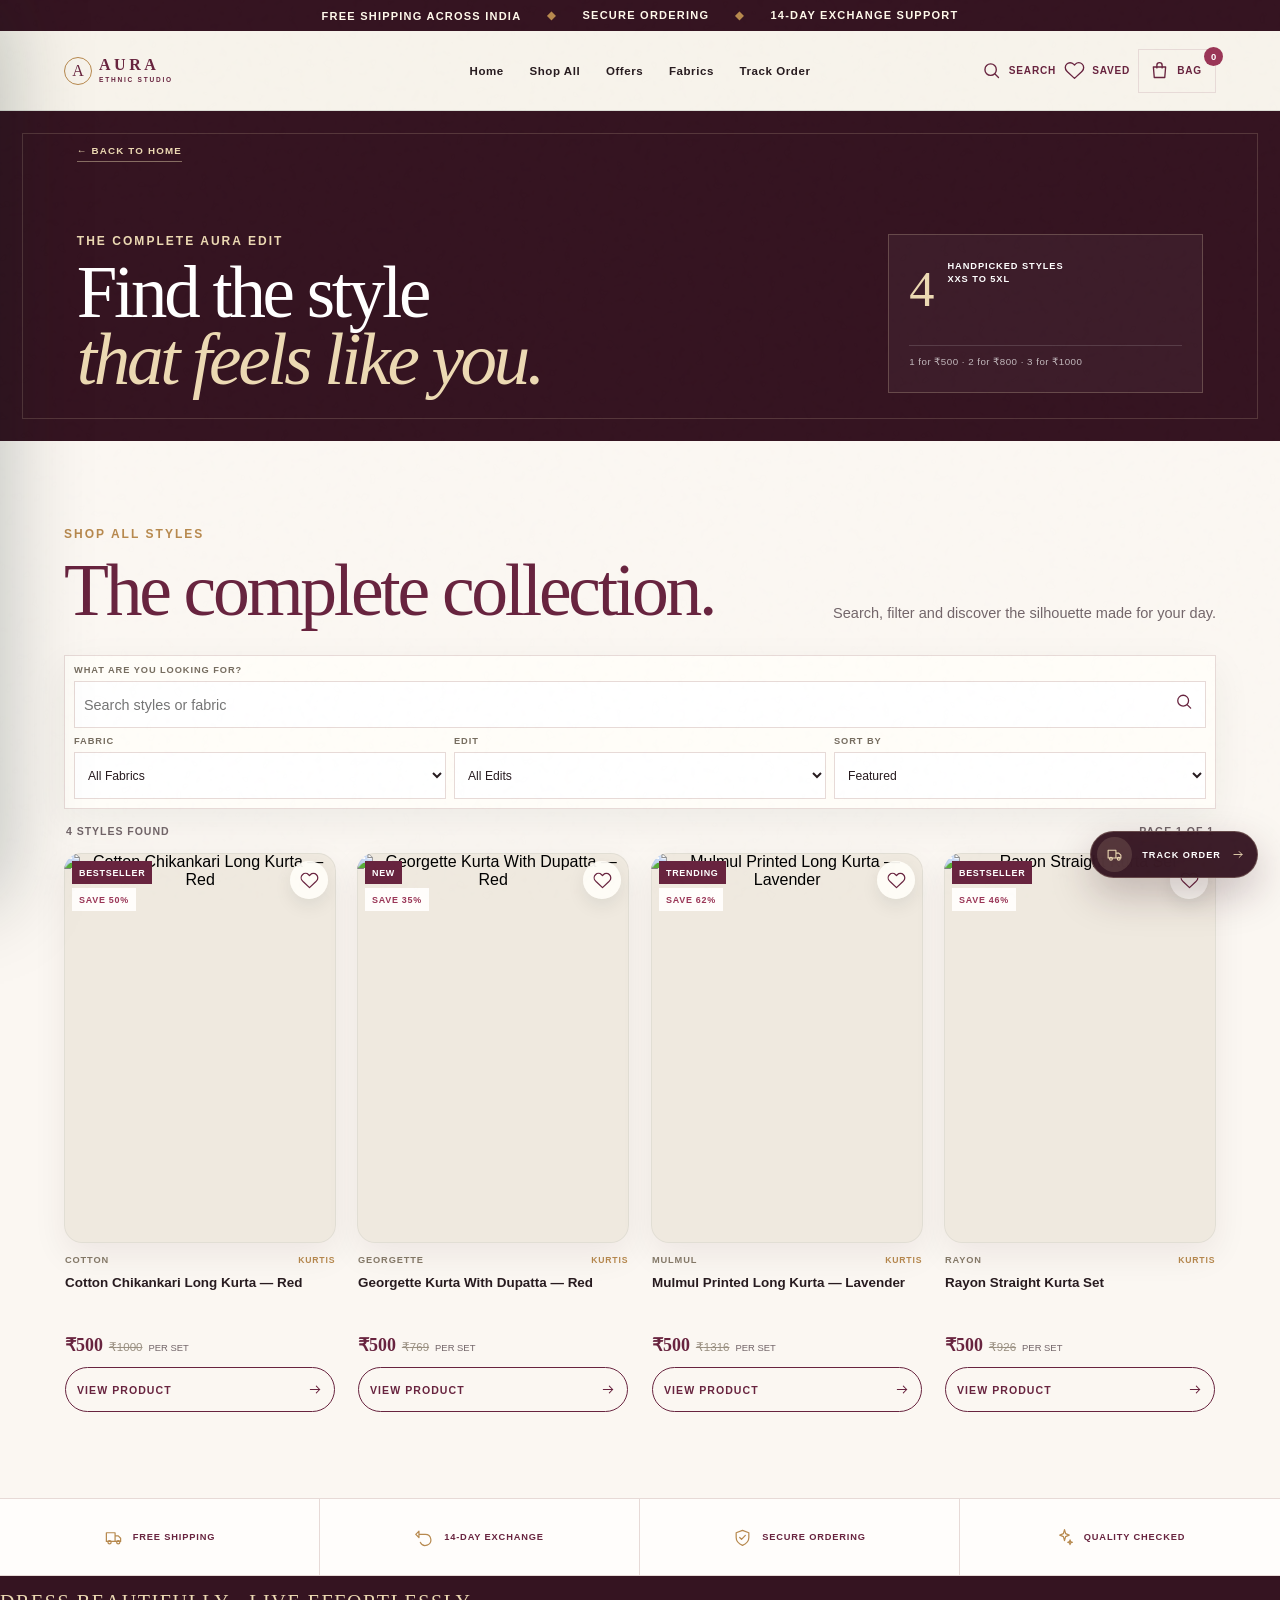
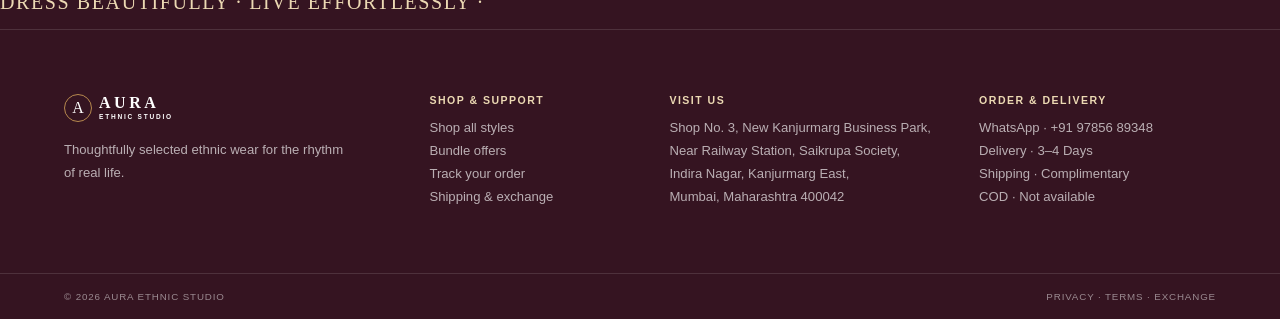
==== commit 1286f179: "Add files via upload" ====
--- a/store-x7m9q4v2k8/more-products.html
+++ b/store-x7m9q4v2k8/more-products.html
@@ -26,7 +26,7 @@
     <script src="./more-products-data.js"></script>
     <script src="./catalog-priority.js"></script>
     <script src="./tracking-config.js?v=2"></script>
-    <script type="module" crossorigin src="./assets/entry-BMx1zKky.js"></script>
+    <script type="module" crossorigin src="./assets/entry-D2oOgf0o.js"></script>
     <link rel="stylesheet" crossorigin href="./assets/entry-BUBMx9mk.css">
     <script defer src="./storefront-runtime.js?v=3"></script>
   </head>
